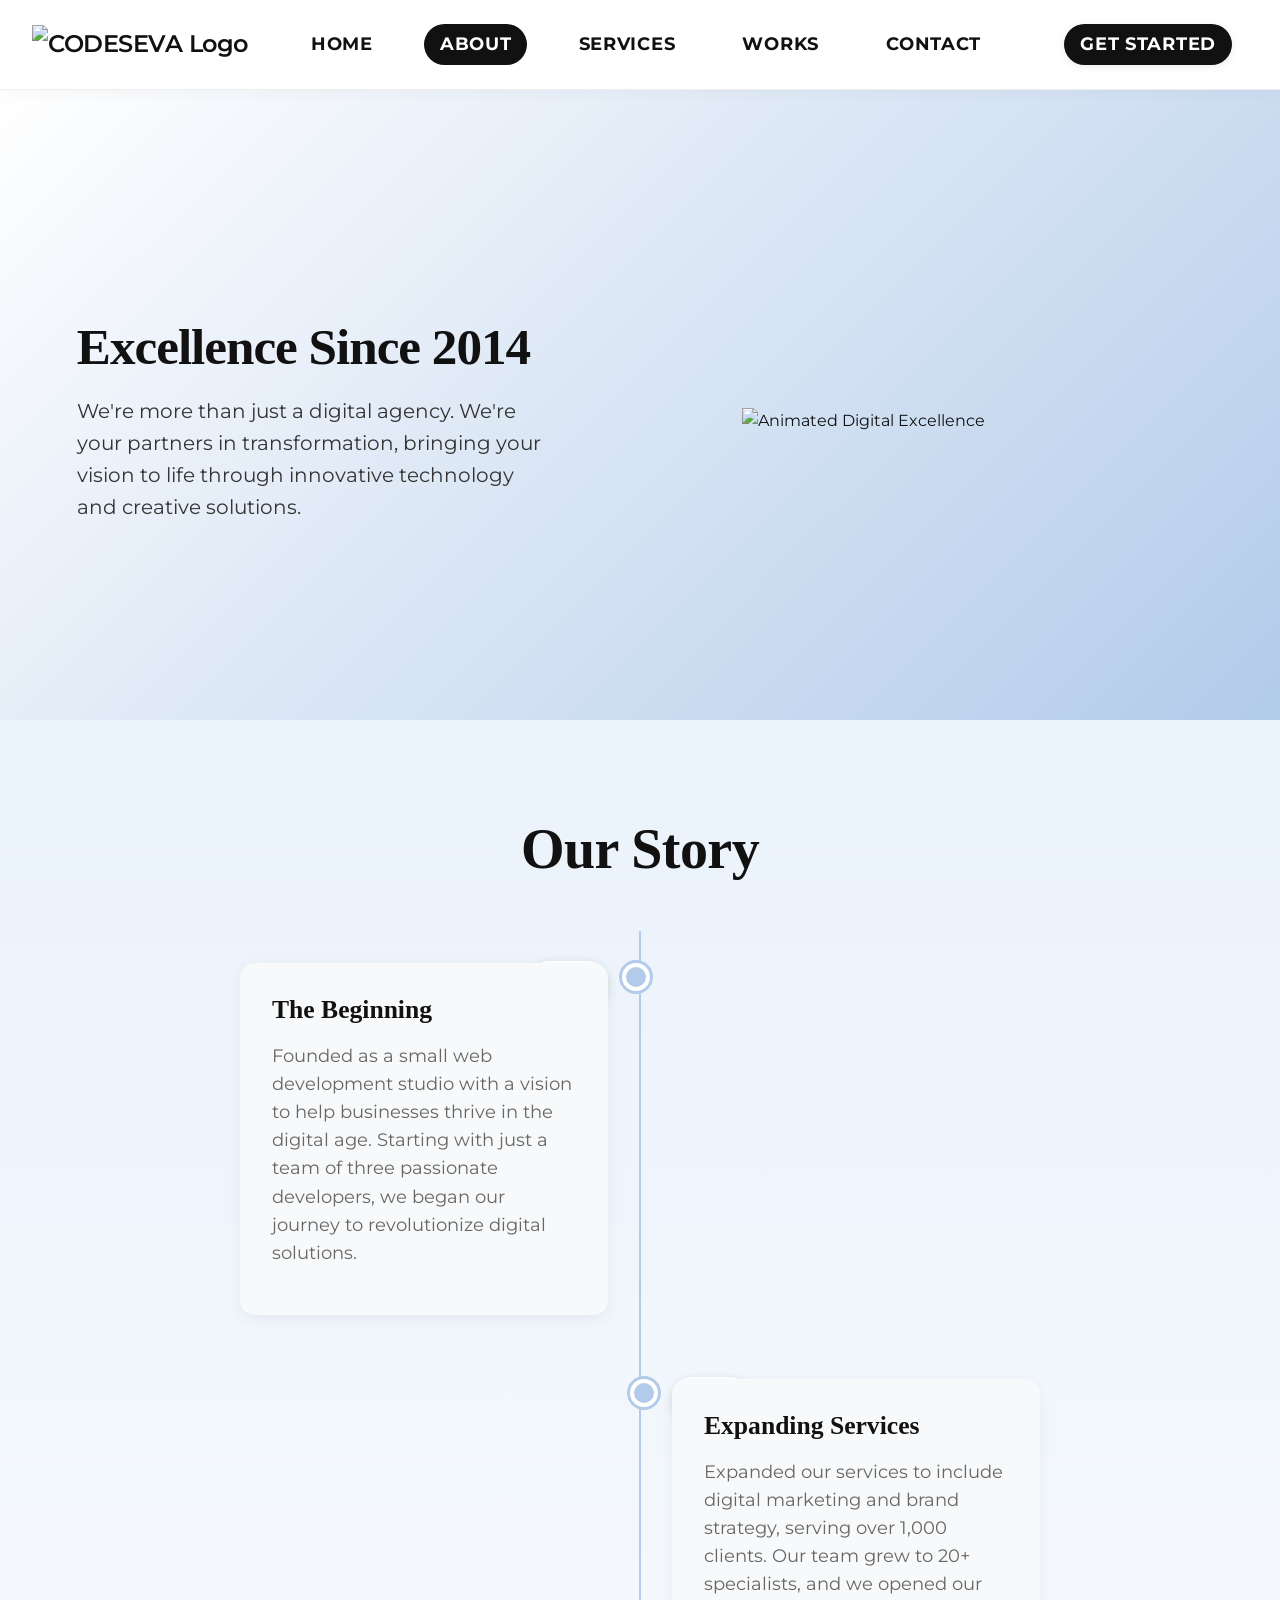
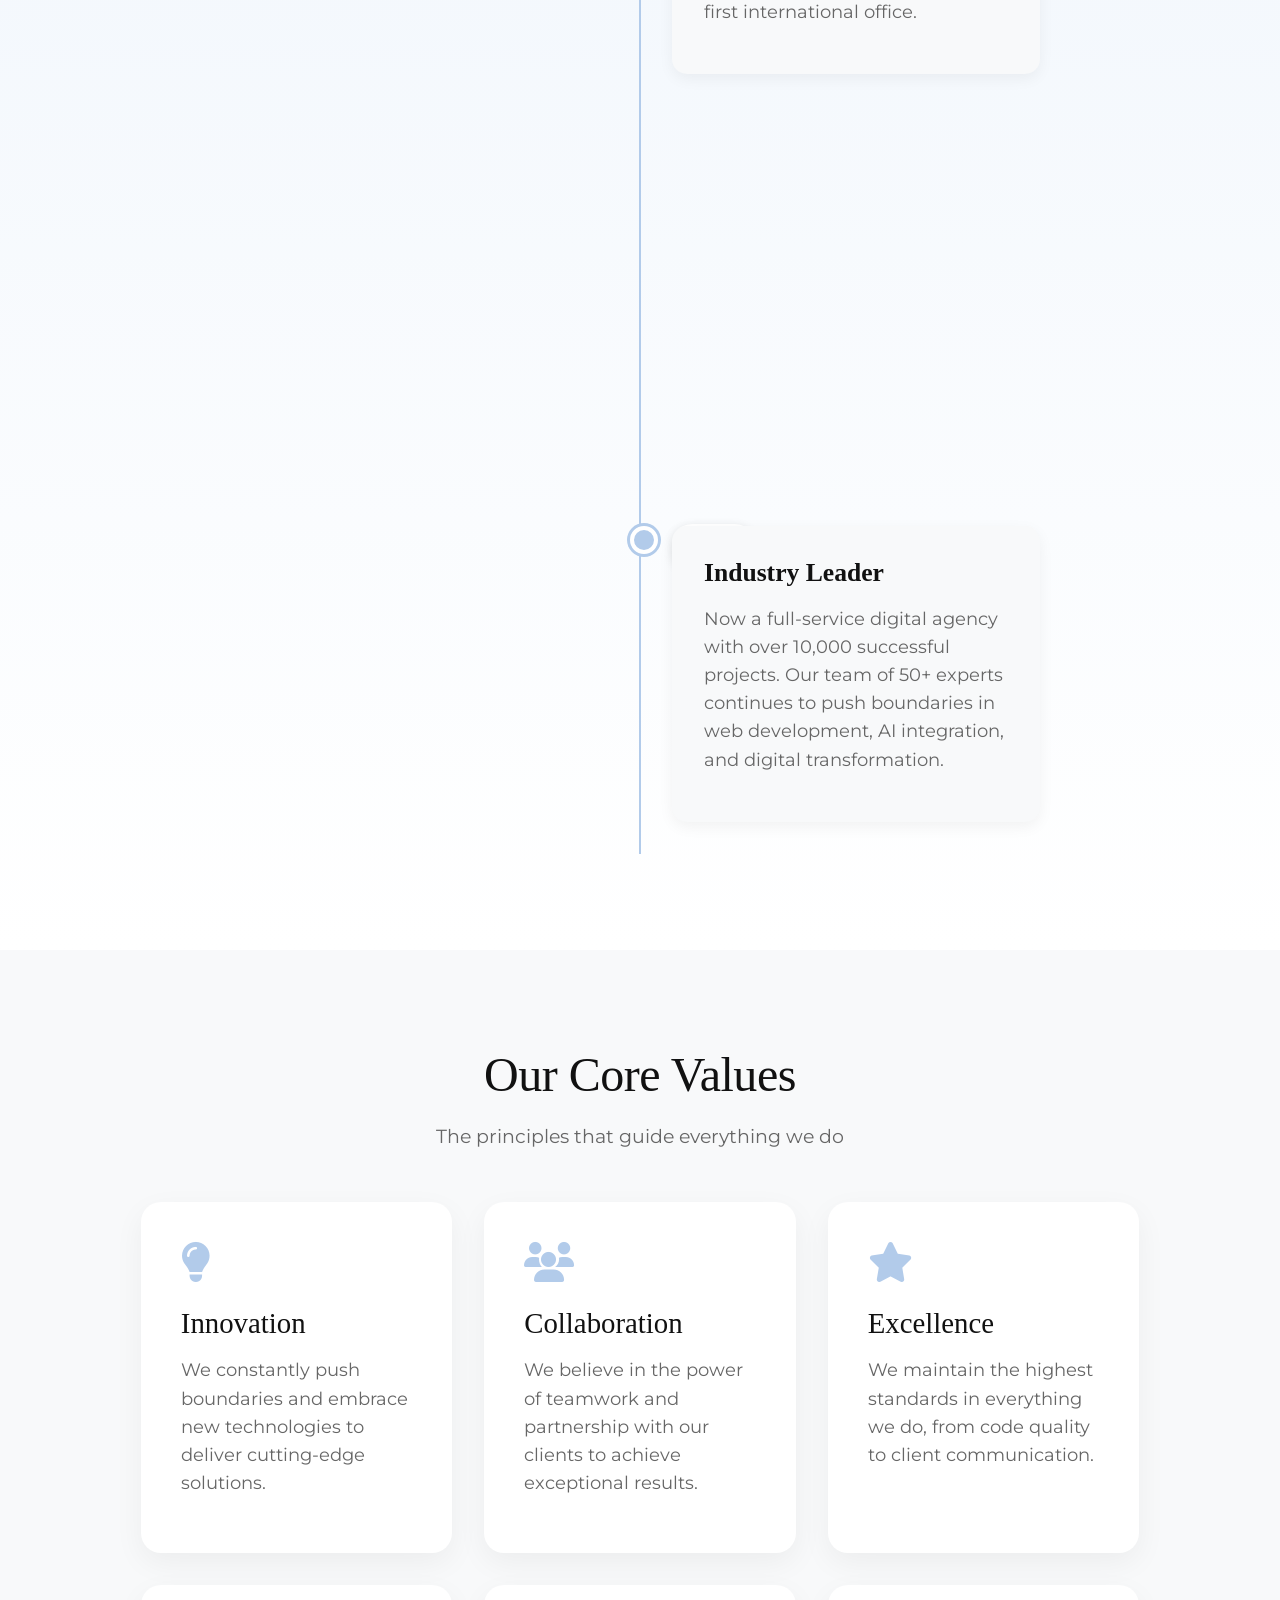
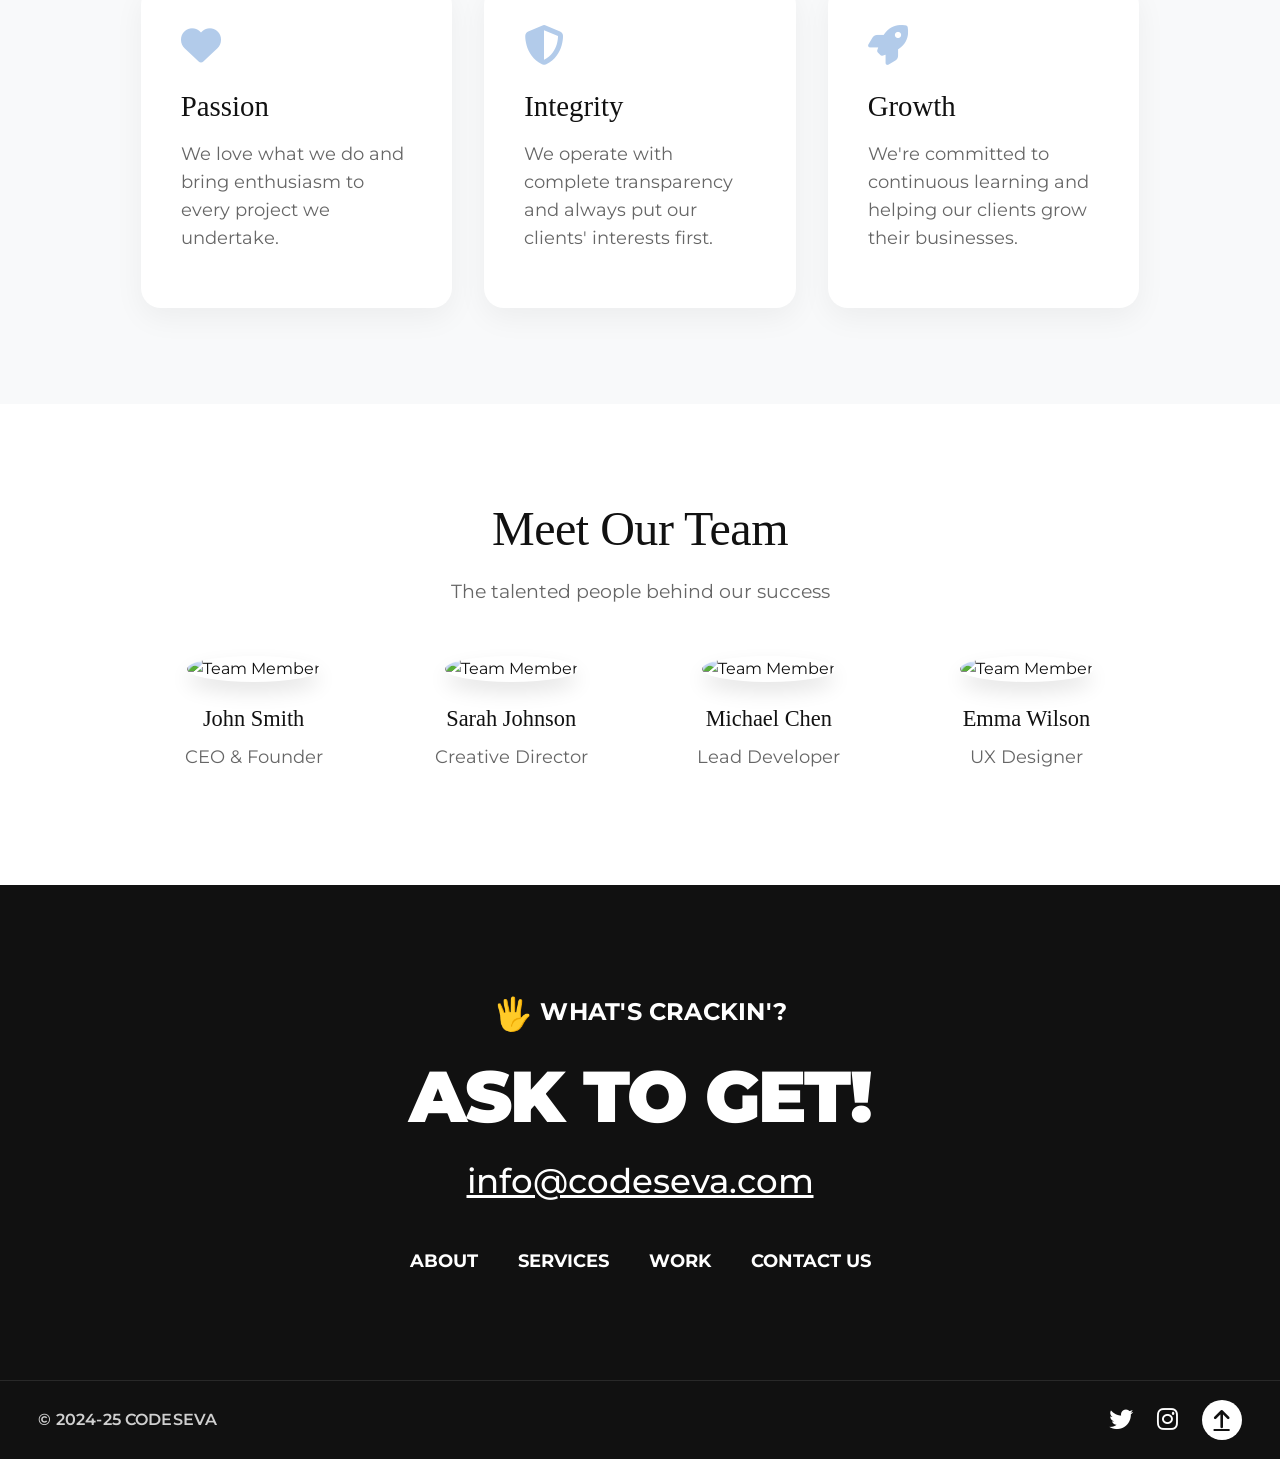
==== about.html @ 19949489 "Initial commit" ====
<!DOCTYPE html>
<html lang="en">
<head>
    <meta charset="UTF-8">
    <meta name="viewport" content="width=device-width, initial-scale=1.0">
    <title>About Us - CODESEVA</title>
    <link rel="stylesheet" href="css/styles.css">
    <link rel="stylesheet" href="https://cdnjs.cloudflare.com/ajax/libs/font-awesome/6.5.1/css/all.min.css">
    <link href="https://fonts.googleapis.com/css2?family=Montserrat:wght@700;900&display=swap" rel="stylesheet">
    <style>
        body { background: #fff; color: #111; font-family: 'Montserrat', Arial, sans-serif; margin: 0; }
        .navbar { display: flex; align-items: center; justify-content: space-between; padding: 1.5rem 3rem 1.5rem 2rem; background: #fff; border-bottom: 1px solid #eee; }
        .navbar .logo img { 
            height: 80px;
            width: auto;
            transition: transform 0.2s ease;
        }
        .navbar .logo img:hover {
            transform: translateY(-2px);
        }
        .nav-links { display: flex; gap: 2.2rem; align-items: center; }
        .nav-links a { text-decoration: none; color: #111; font-weight: 700; font-size: 1.1rem; letter-spacing: 0.04em; text-transform: uppercase; transition: color 0.2s; }
        .nav-links a:hover { color: #3a3a3a; }
        .cta-btn { background: #443f43; color: #fff; border: none; border-radius: 1.2rem; padding: 0.7rem 1.7rem; font-weight: 700; font-size: 1.05rem; margin-left: 2rem; cursor: pointer; transition: background 0.2s; }
        .cta-btn:hover { background: #222; }

        /* About Page Specific Styles */
        .about-hero {
            min-height: 70vh;
            background: linear-gradient(135deg, #fff 0%, #b2cbea 100%);
            position: relative;
            overflow: hidden;
            padding: 6rem 6vw 4rem 6vw;
            display: flex;
            align-items: center;
            justify-content: center;
            gap: 4rem;
        }
        .about-hero-content {
            flex: 1 1 0;
            max-width: 520px;
            position: relative;
            z-index: 2;
            display: flex;
            flex-direction: column;
            justify-content: center;
        }
        .about-hero h1 {
            font-size: 3.2rem;
            font-weight: 900;
            color: #111;
            margin-bottom: 1.2rem;
            line-height: 1.1;
        }
        .about-hero p {
            font-size: 1.25rem;
            color: #333;
            max-width: 480px;
            margin-bottom: 0;
            line-height: 1.6;
        }
        .about-hero-image {
            flex: 1 1 0;
            display: flex;
            align-items: center;
            justify-content: center;
            z-index: 2;
            min-width: 0;
        }
        .about-hero-image img {
            max-width: 380px;
            width: 100%;
            height: auto;
            border-radius: 0;
            box-shadow: none;
            background: none;
        }
        @media (max-width: 992px) {
            .about-hero {
                flex-direction: column;
                padding: 4rem 3vw 2rem 3vw;
                gap: 2.5rem;
            }
            .about-hero-content {
                max-width: 100%;
                align-items: center;
                text-align: center;
            }
            .about-hero-image img {
                max-width: 320px;
            }
        }
        @media (max-width: 600px) {
            .about-hero {
                padding: 2.5rem 1vw 1.5rem 1vw;
                gap: 1.5rem;
            }
            .about-hero h1 {
                font-size: 2rem;
            }
            .about-hero-image img {
                max-width: 220px;
            }
        }

        .about-section {
            padding: 6rem 6vw;
            background: linear-gradient(180deg, #eaf2fb 0%, #fff 100%);
            position: relative;
        }
        .about-section-top-divider {
            position: absolute;
            top: -60px;
            left: 0;
            width: 100%;
            z-index: 2;
            pointer-events: none;
        }

        .about-content {
            max-width: 1000px;
            margin: 0 auto;
        }

        .about-content h2 {
            font-size: 3.5rem;
            font-weight: 900;
            color: #111;
            margin-bottom: 3rem;
            text-align: center;
        }

        .timeline {
            position: relative;
            padding: 2rem 0;
            max-width: 800px;
            margin: 0 auto;
        }

        .timeline::before {
            content: '';
            position: absolute;
            left: 50%;
            top: 0;
            height: 100%;
            width: 2px;
            background: #b2cbea;
            transform: translateX(-50%);
        }

        .timeline-item {
            position: relative;
            margin-bottom: 4rem;
            width: 100%;
            opacity: 0;
            transform: translateY(20px);
        }

        .timeline-item:last-child {
            margin-bottom: 0;
        }

        .timeline-item:nth-child(odd) {
            padding-right: calc(50% + 2rem);
        }

        .timeline-item:nth-child(even) {
            padding-left: calc(50% + 2rem);
        }

        .timeline-item::before {
            content: '';
            position: absolute;
            width: 20px;
            height: 20px;
            border-radius: 50%;
            background: #b2cbea;
            border: 4px solid #fff;
            box-shadow: 0 0 0 3px #b2cbea;
            top: 0;
        }

        .timeline-item:nth-child(odd)::before {
            right: calc(50% - 10px);
        }

        .timeline-item:nth-child(even)::before {
            left: calc(50% - 10px);
        }

        .timeline-year {
            position: absolute;
            top: -2px;
            font-size: 1.2rem;
            font-weight: 900;
            color: #b2cbea;
            background: #fff;
            padding: 0.5rem 1rem;
            border-radius: 20px;
            box-shadow: 0 2px 10px rgba(0,0,0,0.1);
        }

        .timeline-item:nth-child(odd) .timeline-year {
            right: calc(50% + 2rem);
        }

        .timeline-item:nth-child(even) .timeline-year {
            left: calc(50% + 2rem);
        }

        .timeline-content {
            background: #f8f9fa;
            padding: 2rem;
            border-radius: 15px;
            box-shadow: 0 5px 15px rgba(0,0,0,0.05);
            transition: all 0.5s ease;
        }

        .timeline-content.animate {
            opacity: 1;
            transform: translateY(0);
        }

        .timeline-item:nth-child(odd) .timeline-content {
            transform: translateX(-20px);
        }

        .timeline-item:nth-child(even) .timeline-content {
            transform: translateX(20px);
        }

        .timeline-content:hover {
            transform: translateY(-5px) !important;
            box-shadow: 0 10px 25px rgba(0,0,0,0.1);
        }

        .timeline-title {
            font-size: 1.6rem;
            font-weight: 700;
            color: #111;
            margin-bottom: 1rem;
        }

        .timeline-text {
            font-size: 1.1rem;
            color: #666;
            line-height: 1.6;
        }

        @media (max-width: 768px) {
            .timeline::before {
                left: 30px;
            }

            .timeline-item {
                padding-left: 80px !important;
                padding-right: 0 !important;
            }

            .timeline-item::before {
                left: 20px !important;
                right: auto !important;
            }

            .timeline-year {
                left: 80px !important;
                right: auto !important;
            }

            .timeline-content {
                transform: translateX(0) !important;
            }
        }

        /* Add animation classes */
        .timeline-item.animate {
            opacity: 1;
            transform: translateY(0);
        }

        .timeline-item.animate .timeline-content {
            opacity: 1;
            transform: translateX(0);
        }

        .values-section {
            padding: 6rem 6vw;
            background: #f8f9fa;
        }

        .values-grid {
            display: grid;
            grid-template-columns: repeat(3, 1fr);
            gap: 2rem;
            margin-top: 3rem;
        }

        .value-card {
            background: #fff;
            padding: 2.5rem;
            border-radius: 20px;
            box-shadow: 0 10px 30px rgba(0,0,0,0.05);
            transition: transform 0.3s ease;
        }

        .value-card:hover {
            transform: translateY(-10px);
        }

        .value-card i {
            font-size: 2.5rem;
            color: #b2cbea;
            margin-bottom: 1.5rem;
        }

        .value-card h3 {
            font-size: 1.8rem;
            color: #111;
            margin-bottom: 1rem;
        }

        .value-card p {
            font-size: 1.1rem;
            color: #666;
            line-height: 1.6;
        }

        .team-section {
            padding: 6rem 6vw;
            background: #fff;
        }

        .team-grid {
            display: grid;
            grid-template-columns: repeat(4, 1fr);
            gap: 2rem;
            margin-top: 3rem;
        }

        .team-member {
            text-align: center;
            cursor: pointer;
            transition: transform 0.3s ease;
        }

        .team-member:hover {
            transform: translateY(-10px);
        }

        .team-member img {
            width: 200px;
            height: 200px;
            border-radius: 50%;
            margin-bottom: 1.5rem;
            box-shadow: 0 10px 20px rgba(0,0,0,0.1);
        }

        .team-member h3 {
            font-size: 1.4rem;
            color: #111;
            margin-bottom: 0.5rem;
        }

        .team-member p {
            font-size: 1.1rem;
            color: #666;
        }

        .team-modal {
            display: none;
            position: fixed;
            top: 0;
            left: 0;
            width: 100%;
            height: 100%;
            background: rgba(0,0,0,0.8);
            z-index: 1000;
            opacity: 0;
            transition: opacity 0.3s ease;
        }

        .team-modal.active {
            display: flex;
            opacity: 1;
        }

        .team-modal-content {
            position: relative;
            background: #fff;
            width: 90%;
            max-width: 600px;
            margin: auto;
            padding: 2rem;
            border-radius: 20px;
            transform: translateY(-20px);
            transition: transform 0.3s ease;
        }

        .team-modal.active .team-modal-content {
            transform: translateY(0);
        }

        .team-modal-close {
            position: absolute;
            top: 1rem;
            right: 1rem;
            font-size: 1.5rem;
            color: #111;
            cursor: pointer;
            width: 40px;
            height: 40px;
            border-radius: 50%;
            background: #f8f9fa;
            display: flex;
            align-items: center;
            justify-content: center;
            transition: all 0.3s ease;
        }

        .team-modal-close:hover {
            background: #111;
            color: #fff;
        }

        .team-modal-header {
            display: flex;
            align-items: center;
            gap: 2rem;
            margin-bottom: 2rem;
        }

        .team-modal-image {
            width: 150px;
            height: 150px;
            border-radius: 50%;
            object-fit: cover;
        }

        .team-modal-info h2 {
            font-size: 2rem;
            color: #111;
            margin-bottom: 0.5rem;
        }

        .team-modal-info p {
            font-size: 1.2rem;
            color: #666;
        }

        .team-modal-bio {
            font-size: 1.1rem;
            color: #444;
            line-height: 1.6;
            margin-bottom: 2rem;
        }

        .team-modal-details {
            display: grid;
            grid-template-columns: repeat(2, 1fr);
            gap: 1.5rem;
            margin-bottom: 2rem;
        }

        .team-detail-item {
            display: flex;
            flex-direction: column;
            gap: 0.5rem;
        }

        .team-detail-label {
            font-size: 0.9rem;
            font-weight: 600;
            color: #666;
        }

        .team-detail-value {
            font-size: 1.1rem;
            color: #111;
        }

        .team-social-links {
            display: flex;
            gap: 1rem;
            justify-content: center;
        }

        .team-social-links a {
            width: 40px;
            height: 40px;
            border-radius: 50%;
            background: #f8f9fa;
            display: flex;
            align-items: center;
            justify-content: center;
            color: #111;
            font-size: 1.2rem;
            transition: all 0.3s ease;
        }

        .team-social-links a:hover {
            background: #111;
            color: #fff;
            transform: translateY(-3px);
        }

        @media (max-width: 1200px) {
            .values-grid {
                grid-template-columns: repeat(2, 1fr);
            }
            
            .team-grid {
                grid-template-columns: repeat(3, 1fr);
            }
        }

        @media (max-width: 992px) {
            .about-grid {
                grid-template-columns: 1fr;
            }
            
            .about-hero h1 {
                font-size: 3.5rem;
            }
            
            .team-grid {
                grid-template-columns: repeat(2, 1fr);
            }
        }

        @media (max-width: 768px) {
            .values-grid {
                grid-template-columns: 1fr;
            }
            
            .about-hero {
                padding: 6rem 3vw;
            }
            
            .about-hero h1 {
                font-size: 2.8rem;
            }
            
            .about-hero p {
                font-size: 1.2rem;
            }
        }
    </style>
</head>
<body>
    <!-- Navigation -->
    <nav class="navbar">
        <a href="index.html" class="logo"><img src="images/logo.png" alt="CODESEVA Logo"></a>
        <div class="nav-links">
            <a href="index.html">Home</a>
            <a href="about.html" class="active">About</a>
            <a href="services.html">Services</a>
            <a href="work.html">Works</a>
            <a href="contact.html">Contact</a>
            <a href="contact.html" class="cta-btn">Get Started</a>
        </div>
    </nav>

    <!-- Hero Section -->
    <section class="about-hero">
        <div class="about-hero-content">
            <h1>Excellence Since 2014</h1>
            <p>We're more than just a digital agency. We're your partners in transformation, bringing your vision to life through innovative technology and creative solutions.</p>
        </div>
        <div class="about-hero-image">
            <img src="images/aboutmm.png" alt="Animated Digital Excellence" class="animated-image">
        </div>
    </section>

    <!-- Wavy SVG Divider -->
    <div class="about-section-top-divider">
        <svg viewBox="0 0 1440 60" fill="none" xmlns="http://www.w3.org/2000/svg" width="100%" height="60">
            <path d="M0 30 Q 360 60 720 30 T 1440 30 V60 H0Z" fill="#eaf2fb" opacity="0.85"/>
        </svg>
    </div>

    <!-- Main About Section -->
    <section class="about-section">
        <div class="about-content">
            <h2>Our Story</h2>
            <div class="timeline">
                <div class="timeline-item">
                    <div class="timeline-year">2014</div>
                    <div class="timeline-content">
                        <h3 class="timeline-title">The Beginning</h3>
                        <p class="timeline-text">Founded as a small web development studio with a vision to help businesses thrive in the digital age. Starting with just a team of three passionate developers, we began our journey to revolutionize digital solutions.</p>
                    </div>
                </div>
                <div class="timeline-item">
                    <div class="timeline-year">2016</div>
                    <div class="timeline-content">
                        <h3 class="timeline-title">Expanding Services</h3>
                        <p class="timeline-text">Expanded our services to include digital marketing and brand strategy, serving over 1,000 clients. Our team grew to 20+ specialists, and we opened our first international office.</p>
                    </div>
                </div>
                <div class="timeline-item">
                    <div class="timeline-year">2019</div>
                    <div class="timeline-content">
                        <h3 class="timeline-title">Global Reach</h3>
                        <p class="timeline-text">Established international presence with clients from over 20 countries. Launched our innovative cloud solutions division and achieved ISO certification for quality management.</p>
                    </div>
                </div>
                <div class="timeline-item">
                    <div class="timeline-year">2024</div>
                    <div class="timeline-content">
                        <h3 class="timeline-title">Industry Leader</h3>
                        <p class="timeline-text">Now a full-service digital agency with over 10,000 successful projects. Our team of 50+ experts continues to push boundaries in web development, AI integration, and digital transformation.</p>
                    </div>
                </div>
            </div>
        </div>
    </section>

    <!-- Values Section -->
    <section class="values-section">
        <div class="container">
            <h2 style="text-align: center; font-size: 3rem; margin-bottom: 1rem;">Our Core Values</h2>
            <p style="text-align: center; font-size: 1.2rem; color: #666; margin-bottom: 3rem;">The principles that guide everything we do</p>
            
            <div class="values-grid">
                <div class="value-card">
                    <i class="fas fa-lightbulb"></i>
                    <h3>Innovation</h3>
                    <p>We constantly push boundaries and embrace new technologies to deliver cutting-edge solutions.</p>
                </div>
                <div class="value-card">
                    <i class="fas fa-users"></i>
                    <h3>Collaboration</h3>
                    <p>We believe in the power of teamwork and partnership with our clients to achieve exceptional results.</p>
                </div>
                <div class="value-card">
                    <i class="fas fa-star"></i>
                    <h3>Excellence</h3>
                    <p>We maintain the highest standards in everything we do, from code quality to client communication.</p>
                </div>
                <div class="value-card">
                    <i class="fas fa-heart"></i>
                    <h3>Passion</h3>
                    <p>We love what we do and bring enthusiasm to every project we undertake.</p>
                </div>
                <div class="value-card">
                    <i class="fas fa-shield-alt"></i>
                    <h3>Integrity</h3>
                    <p>We operate with complete transparency and always put our clients' interests first.</p>
                </div>
                <div class="value-card">
                    <i class="fas fa-rocket"></i>
                    <h3>Growth</h3>
                    <p>We're committed to continuous learning and helping our clients grow their businesses.</p>
                </div>
            </div>
        </div>
    </section>

    <!-- Team Section -->
    <section class="team-section">
        <div class="container">
            <h2 style="text-align: center; font-size: 3rem; margin-bottom: 1rem;">Meet Our Team</h2>
            <p style="text-align: center; font-size: 1.2rem; color: #666; margin-bottom: 3rem;">The talented people behind our success</p>
            
            <div class="team-grid">
                <div class="team-member">
                    <img src="images/team 1.webp" alt="Team Member">
                    <h3>John Smith</h3>
                    <p>CEO & Founder</p>
                </div>
                <div class="team-member">
                    <img src="images/prasad.png" alt="Team Member">
                    <h3>Sarah Johnson</h3>
                    <p>Creative Director</p>
                </div>
                <div class="team-member">
                    <img src="images/swastik.png" alt="Team Member">
                    <h3>Michael Chen</h3>
                    <p>Lead Developer</p>
                </div>
                <div class="team-member">
                    <img src="images/robert.png" alt="Team Member">
                    <h3>Emma Wilson</h3>
                    <p>UX Designer</p>
                </div>
            </div>
        </div>
    </section>

    <!-- Team Member Modal -->
    <div class="team-modal" id="teamModal">
        <div class="team-modal-content">
            <div class="team-modal-close"><i class="fas fa-times"></i></div>
            <div class="team-modal-header">
                <img class="team-modal-image" src="images/team 1.webp" alt="Team Member">
                <div class="team-modal-info">
                    <h2></h2>
                    <p></p>
                </div>
            </div>
            <div class="team-modal-bio"></div>
            <div class="team-modal-details">
                <div class="team-detail-item">
                    <span class="team-detail-label">Experience</span>
                    <span class="team-detail-value"></span>
                </div>
                <div class="team-detail-item">
                    <span class="team-detail-label">Expertise</span>
                    <span class="team-detail-value"></span>
                </div>
                <div class="team-detail-item">
                    <span class="team-detail-label">Education</span>
                    <span class="team-detail-value"></span>
                </div>
                <div class="team-detail-item">
                    <span class="team-detail-label">Languages</span>
                    <span class="team-detail-value"></span>
                </div>
            </div>
            <div class="team-social-links">
                <a href="#" target="_blank"><i class="fab fa-linkedin"></i></a>
                <a href="#" target="_blank"><i class="fab fa-twitter"></i></a>
                <a href="#" target="_blank"><i class="fab fa-github"></i></a>
            </div>
        </div>
    </div>

    <!-- Footer -->
    <footer class="footer" style="background:#111; color:#fff; padding: 0; text-align:center; position:relative; min-height: 60vh; display: flex; flex-direction: column; justify-content: center; align-items: center;">
        <div class="footer-main" style="width:100vw;display:flex;flex-direction:column;align-items:center;justify-content:center;min-height:55vh;">
            <div style="font-size:1.5rem;font-weight:700;letter-spacing:0.01em;margin-bottom:1.2rem;">
                <span style="font-size:2rem;vertical-align:middle;">🖐️</span> WHAT'S CRACKIN'?
            </div>
            <div style="font-size:4.5rem;font-weight:900;letter-spacing:-0.03em;margin-bottom:1.2rem;line-height:1.05;">ASK TO GET!</div>
            <div style="font-size:2.1rem;font-weight:500;margin-bottom:2.5rem;">
                <a href="mailto:info@codeseva.com" style="color:#fff;text-decoration:underline;">info@codeseva.com</a>
            </div>
            <div style="display:flex;justify-content:center;gap:2.5rem;font-size:1.1rem;font-weight:700;margin-bottom:0;">
                <a href="index.html" style="color:#fff;text-decoration:none;">ABOUT</a>
                <a href="index.html#services" style="color:#fff;text-decoration:none;">SERVICES</a>
                <a href="work.html" style="color:#fff;text-decoration:none;">WORK</a>
                <a href="index.html#contact" style="color:#fff;text-decoration:none;">CONTACT US</a>
            </div>
        </div>
        <div class="footer-bottom" style="width:100vw;display:flex;align-items:center;justify-content:space-between;padding:1.2rem 3vw 1.2rem 3vw;position:relative;">
            <div style="font-size:1rem;font-weight:600;letter-spacing:0.01em;opacity:0.8;">© 2024-25 CODESEVA</div>
            <div style="display:flex;align-items:center;gap:1.5rem;">
                <a href="#" style="color:#fff;font-size:1.5rem;"><i class="fab fa-twitter"></i></a>
                <a href="#" style="color:#fff;font-size:1.5rem;"><i class="fab fa-instagram"></i></a>
                <a href="#top" style="color:#111;background:#fff;border-radius:50%;width:40px;height:40px;display:inline-flex;align-items:center;justify-content:center;font-size:1.3rem;"><i class="fas fa-arrow-up"></i></a>
            </div>
        </div>
    </footer>

    <script src="js/main.js"></script>
    <script src="https://unpkg.com/aos@next/dist/aos.js"></script>
    <script>
        // Initialize AOS animations
        AOS.init({
            duration: 800,
            easing: 'ease-in-out',
            once: false
        });

        // Timeline scroll animation
        function isElementInViewport(el) {
            const rect = el.getBoundingClientRect();
            return (
                rect.top >= 0 &&
                rect.left >= 0 &&
                rect.bottom <= (window.innerHeight || document.documentElement.clientHeight) &&
                rect.right <= (window.innerWidth || document.documentElement.clientWidth)
            );
        }

        function animateTimeline() {
            const timelineItems = document.querySelectorAll('.timeline-item');
            
            timelineItems.forEach(item => {
                if (isElementInViewport(item)) {
                    item.classList.add('animate');
                }
            });
        }

        // Initial check for visible timeline items
        animateTimeline();

        // Listen for scroll events
        window.addEventListener('scroll', animateTimeline);

        // Smooth scroll for anchor links
        document.querySelectorAll('a[href^="#"]').forEach(anchor => {
            anchor.addEventListener('click', function (e) {
                const href = this.getAttribute('href');
                if (href.length > 1 && document.querySelector(href)) {
                    e.preventDefault();
                    document.querySelector(href).scrollIntoView({ behavior: 'smooth' });
                }
            });
        });

        // Team Member Modal functionality
        const teamMembers = document.querySelectorAll('.team-member');
        const teamModal = document.getElementById('teamModal');
        const teamModalClose = teamModal.querySelector('.team-modal-close');

        const teamData = {
            'member1': {
                name: 'John Smith',
                position: 'CEO & Founder',
                image: 'images/team 1.webp',
                bio: 'John is a visionary leader with over 15 years of experience in the tech industry. He founded CODESEVA with the goal of helping businesses transform their digital presence and achieve sustainable growth.',
                experience: '15+ years',
                expertise: 'Business Strategy, Technology Innovation',
                education: 'MBA, Stanford University',
                languages: 'English, Spanish',
                linkedin: '#',
                twitter: '#',
                github: '#'
            },
            'member2': {
                name: 'Sarah Johnson',
                position: 'Creative Director',
                image: 'images/prasad.png',
                bio: 'Sarah brings over a decade of experience in design and branding. Her creative vision has helped shape the visual identity of numerous successful brands.',
                experience: '12+ years',
                expertise: 'UI/UX Design, Brand Strategy',
                education: 'BFA in Design, RISD',
                languages: 'English, French',
                linkedin: '#',
                twitter: '#',
                github: '#'
            },
            'member3': {
                name: 'Michael Chen',
                position: 'Lead Developer',
                image: 'images/swastik.png',
                bio: 'Michael is a full-stack developer with expertise in modern web technologies. He leads our development team in creating robust and scalable solutions.',
                experience: '8+ years',
                expertise: 'Full-stack Development, Cloud Architecture',
                education: 'MS in Computer Science, MIT',
                languages: 'English, Mandarin',
                linkedin: '#',
                twitter: '#',
                github: '#'
            },
            'member4': {
                name: 'Emma Wilson',
                position: 'UX Designer',
                image: 'images/robert.png',
                bio: 'Emma specializes in creating intuitive and user-centered digital experiences. Her work focuses on making complex systems simple and enjoyable to use.',
                experience: '6+ years',
                expertise: 'UX Research, Interaction Design',
                education: 'BS in HCI, Carnegie Mellon',
                languages: 'English, German',
                linkedin: '#',
                twitter: '#',
                github: '#'
            }
        };

        teamMembers.forEach((member, index) => {
            member.addEventListener('click', () => {
                const memberId = `member${index + 1}`;
                const memberData = teamData[memberId];
                
                if (memberData) {
                    teamModal.querySelector('.team-modal-image').src = memberData.image;
                    teamModal.querySelector('.team-modal-info h2').textContent = memberData.name;
                    teamModal.querySelector('.team-modal-info p').textContent = memberData.position;
                    teamModal.querySelector('.team-modal-bio').textContent = memberData.bio;
                    teamModal.querySelectorAll('.team-detail-value')[0].textContent = memberData.experience;
                    teamModal.querySelectorAll('.team-detail-value')[1].textContent = memberData.expertise;
                    teamModal.querySelectorAll('.team-detail-value')[2].textContent = memberData.education;
                    teamModal.querySelectorAll('.team-detail-value')[3].textContent = memberData.languages;
                    
                    const socialLinks = teamModal.querySelectorAll('.team-social-links a');
                    socialLinks[0].href = memberData.linkedin;
                    socialLinks[1].href = memberData.twitter;
                    socialLinks[2].href = memberData.github;
                    
                    teamModal.classList.add('active');
                    document.body.style.overflow = 'hidden';
                }
            });
        });

        teamModalClose.addEventListener('click', () => {
            teamModal.classList.remove('active');
            document.body.style.overflow = '';
        });

        teamModal.addEventListener('click', (e) => {
            if (e.target === teamModal) {
                teamModal.classList.remove('active');
                document.body.style.overflow = '';
            }
        });
    </script>
</body>
</html>
---- css/styles.css ----
/* Reset and Base Styles */
* {
    margin: 0;
    padding: 0;
    box-sizing: border-box;
}

@import url('https://fonts.googleapis.com/css2?family=Montserrat:wght@400;600;700&display=swap');

:root {
    --primary-color: #111;
    --secondary-color: #111;
    --text-color: #111;
    --light-text: #fff;
    --background-color: #fff;
    --card-bg: #fff;
    --card-radius: 1.5rem;
    --shadow: 0 8px 32px rgba(0,0,0,0.04);
    --font-main: 'Montserrat', 'Inter', sans-serif;
    --font-display: 'Playfair Display', serif;
    --font-sans: 'Inter', sans-serif;
    --border-radius: 0px;
    --box-shadow: 0 2px 20px rgba(0, 0, 0, 0.05);
}

body {
    font-family: var(--font-main);
    line-height: 1.6;
    color: var(--text-color);
    background-color: var(--background-color);
    overflow-x: hidden;
}

.container {
    max-width: 1440px;
    margin: 0 auto;
    padding: 0 4rem;
}

/* Typography */
h1, h2, h3, h4, h5, h6 {
    font-family: var(--font-display);
    line-height: 1.2;
    font-weight: 500;
    color: var(--text-color);
}

h1 {
    font-size: 6rem;
    letter-spacing: -0.02em;
    margin-bottom: 2rem;
}

h2 {
    font-size: 3.5rem;
    letter-spacing: -0.01em;
    margin-bottom: 1.5rem;
}

h3 {
    font-size: 2rem;
    margin-bottom: 1rem;
}

p {
    margin-bottom: 1rem;
    font-size: 1.1rem;
    line-height: 1.8;
    color: var(--text-color);
}

/* Navigation */
.navbar {
    background: #fff;
    box-shadow: 0 2px 16px rgba(0,0,0,0.04);
    position: sticky;
    top: 0;
    z-index: 1000;
    padding: 0.75rem 2rem;
}

.navbar .container {
    display: flex;
    justify-content: space-between;
    align-items: center;
}

.logo {
    color: var(--primary-color);
    text-decoration: none;
    font-size: 1.5rem;
    font-weight: 600;
    letter-spacing: -0.02em;
}

.logo img {
    height: 40px;
    width: auto;
    margin-right: 12px;
}

.nav-links {
    display: flex;
    list-style: none;
    gap: 2rem;
}

.nav-links a {
    font-size: 1rem;
    font-weight: 600;
    color: #111;
    padding: 0.4rem 1rem;
    border-radius: 1.5rem;
    transition: background 0.3s ease, color 0.3s ease, transform 0.2s ease;
    position: relative;
    overflow: hidden;
}

.nav-links a::before {
    content: '';
    position: absolute;
    top: 0;
    left: 0;
    width: 100%;
    height: 100%;
    background: #111; /* Black hover background */
    border-radius: 1.5rem;
    z-index: -1;
    transform: scaleX(0);
    transform-origin: left;
    transition: transform 0.3s ease-out;
}

.nav-links a:hover::before {
    transform: scaleX(1);
}

.nav-links a:hover {
    background: #111;
    color: #fff !important;
}

.nav-links a.active {
    background: #111;
    color: #fff !important;
}

/* Hero Section */
.hero {
    background: #fff;
    color: #111;
    min-height: 90vh;
    display: flex;
    align-items: center;
    justify-content: flex-start;
    position: relative;
    overflow: hidden;
}

.hero-content {
    position: relative;
    z-index: 1;
    text-align: left;
    max-width: 700px;
    margin-left: 0;
}

.hero-content h1 {
    font-size: 4rem;
    font-weight: 900;
    text-transform: uppercase;
    letter-spacing: -0.03em;
    color: #111;
    margin-bottom: 1.2rem;
    line-height: 1.05;
}

.hero-content p {
    font-size: 1.3rem;
    color: #222;
    margin-bottom: 2.2rem;
}

.cta-btn {
    background: #111 !important; /* Strong dark background for contrast */
    color: #fff !important;      /* White text for visibility */
    border: none;
    border-radius: 2rem;
    padding: 0.7rem 1.7rem;
    font-weight: 700;
    font-size: 1.05rem;
    margin-left: 2rem;
    cursor: pointer;
    transition: background 0.2s, color 0.2s;
    box-shadow: 0 2px 8px rgba(0,0,0,0.08);
}
.cta-btn:hover {
    background: #3a3a3a !important; /* Slightly lighter for hover */
    color: #fff !important;
}

/* Services Section */
.services {
    background: #fff;
    padding: 6rem 0 4rem 0;
}

.section-title h2 {
    font-size: 2.5rem;
    font-weight: 700;
    color: var(--primary-color);
    margin-bottom: 2.5rem;
}

.services-grid {
    display: grid;
    grid-template-columns: repeat(auto-fit, minmax(260px, 1fr));
    gap: 2.5rem;
}

/* Media Queries */
@media (max-width: 1200px) {
    .container {
        padding: 0 2rem;
    }
    h1 {
        font-size: 4.5rem;
    }
}

@media (max-width: 768px) {
    .container {
        padding: 0 1.5rem;
    }
    h1 {
        font-size: 3.5rem;
    }
    .nav-links {
        display: none;
    }
}

@media (max-width: 480px) {
    h1 {
        font-size: 2.5rem;
    }
    h2 {
        font-size: 2rem;
    }
    p {
        font-size: 1rem;
    }
    .section-title h2 {
        font-size: 2rem;
    }
}

/* Enhanced Navigation */
.navbar {
    background: #fff;
    box-shadow: 0 2px 16px rgba(0,0,0,0.04);
    backdrop-filter: blur(10px);
    position: sticky;
    top: 0;
    z-index: 1000;
    transition: background 0.3s, box-shadow 0.3s;
    padding: 0.75rem 2rem;
}

.navbar.scrolled {
    background: rgba(255, 255, 255, 0.95);
    box-shadow: 0 5px 20px rgba(0, 0, 0, 0.08);
    backdrop-filter: blur(10px);
}

.navbar.scroll-up {
    transform: translateY(0);
}

.navbar.scroll-down {
    transform: translateY(-100%);
}

.navbar .container {
    display: flex;
    justify-content: space-between;
    align-items: center;
}

.logo {
    color: var(--primary-color);
    text-decoration: none;
    font-size: 1.5rem;
    font-weight: 600;
    letter-spacing: -0.02em;
    transition: transform 0.3s ease;
}

.logo:hover {
    transform: translateY(-2px);
}

.logo img {
    height: 40px;
    width: auto;
    margin-right: 12px;
    transition: transform 0.2s;
}

.logo img:hover {
    transform: scale(1.05);
}

.nav-links {
    display: flex;
    list-style: none;
    gap: 2rem;
}

.nav-links a {
    font-size: 1rem;
    font-weight: 600;
    color: #111;
    padding: 0.4rem 1rem;
    border-radius: 1.5rem;
    transition: background 0.2s, color 0.2s;
}

.nav-links a:hover {
    background: #111;
    color: #fff;
}

.nav-links a.active {
    background: #111;
    color: #fff; /* Ensure active link is white */
}

/* Hero Section with enhanced visibility */
.hero {
    background: #fff;
    color: #111;
    min-height: 90vh;
    display: flex;
    align-items: center;
    justify-content: flex-start;
    position: relative;
    overflow: hidden;
}

.hero::before {
    content: '';
    position: absolute;
    top: -100px; left: -100px;
    width: 400px; height: 400px;
    background: rgba(255,255,255,0.08);
    border-radius: 50%;
    z-index: 0;
}

.hero-content {
    position: relative;
    z-index: 1;
    text-align: left;
    max-width: 700px;
    margin-left: 0;
}

.hero-content h1 {
    font-size: 4rem;
    font-weight: 900;
    text-transform: uppercase;
    letter-spacing: -0.03em;
    color: #111;
    margin-bottom: 1.2rem;
    line-height: 1.05;
}

.hero-content p {
    font-size: 1.3rem;
    color: #222;
    margin-bottom: 2.2rem;
}

.cta-btn, .load-more-btn, .submit-btn, .newsletter-form button {
    background: #111;
    color: #fff;
    border-radius: 2rem;
    font-weight: 700;
    border: none;
    transition: background 0.2s, color 0.2s;
}

.cta-btn:hover, .load-more-btn:hover, .submit-btn:hover, .newsletter-form button:hover {
    background: #333;
    color: #fff;
}

/* Services Section with animations */
.services {
    background: #fff;
    padding: 6rem 0 4rem 0;
}

.section-title h2 {
    font-size: 2.5rem;
    font-weight: 700;
    color: var(--primary-color);
    margin-bottom: 2.5rem;
}

.services-grid {
    display: grid;
    grid-template-columns: repeat(auto-fit, minmax(260px, 1fr));
    gap: 2.5rem;
}

.service-card {
    background: #fff;
    color: #111;
    border-radius: var(--card-radius);
    box-shadow: var(--shadow);
    padding: 2.5rem 2rem;
    text-align: center;
    transition: transform 0.2s, box-shadow 0.2s;
    position: relative;
}

.service-card:hover {
    transform: translateY(-8px) scale(1.03);
    box-shadow: 0 8px 32px rgba(44,62,80,0.16);
}

.service-card i {
    font-size: 2.5rem;
    color: #111;
    margin-bottom: 1.2rem;
}

.service-card h3 {
    font-size: 1.3rem;
    font-weight: 700;
    margin-bottom: 0.7rem;
}

.service-card p {
    color: #555;
    font-size: 1.05rem;
}

/* Projects Section with animations */
.featured-projects, .projects-section {
    background: #f8f9fa;
    padding: 5rem 0 4rem 0;
}

.projects-grid {
    display: grid;
    grid-template-columns: repeat(auto-fit, minmax(320px, 1fr));
    gap: 2.5rem;
}

.project-card {
    position: relative;
    width: 380px;
    min-width: 380px;
    height: 520px;
    min-height: 520px;
    max-width: 380px;
    max-height: 520px;
    background: linear-gradient(145deg, #fdfcf6 0%, #b2cbea 100%);
    padding: 0;
    border-radius: 18px;
    box-shadow: 0 8px 32px rgba(0,0,0,0.06);
    border: none;
    display: flex;
    flex-direction: column;
    align-items: flex-start;
    text-align: left;
    gap: 0;
    font-family: 'Montserrat', Arial, Helvetica, sans-serif;
    transition: transform 0.5s cubic-bezier(.22,1,.36,1), box-shadow 0.3s;
    cursor: pointer;
    overflow: hidden;
    flex-shrink: 0;
}

.project-card:hover {
    transform: scale(1.06) translateY(-10px) rotateY(1deg);
    box-shadow: 0 16px 48px rgba(50,80,140,0.13);
    z-index: 10;
}

.project-card .project-image {
    width: 100%;
    height: 240px;
    background: rgba(178, 203, 234, 0.12);
    border-top-left-radius: 18px;
    border-top-right-radius: 18px;
    margin-bottom: 0;
    display: flex;
    align-items: center;
    justify-content: center;
    overflow: hidden;
    position: relative;
}

.project-card .project-image img {
    width: 100%;
    height: 100%;
    object-fit: cover;
    border-radius: 0;
    transition: transform 0.5s ease;
    display: block; /* Ensure image is displayed as block */
}

.project-card:hover .project-image img {
    transform: scale(1.1);
}

.project-card .project-content {
    padding: 1.5rem 2rem;
    display: flex;
    flex-direction: column;
    flex-grow: 1;
    width: 100%;
    box-sizing: border-box;
}

.project-card .project-header-meta {
    display: flex;
    justify-content: space-between;
    align-items: center;
    margin-bottom: 1rem;
}

.project-card .project-badge {
    background: #333;
    color: #fff;
    padding: 0.5rem 1rem;
    border-radius: 20px;
    font-size: 0.9rem;
    font-weight: 600;
}

.project-card .project-year {
    font-size: 1rem;
    color: #777;
    font-weight: 500;
}

.project-card h3 {
    font-size: 1.4rem;
    color: #111;
    font-weight: bold;
    margin: 0 0 0.8rem 0;
    letter-spacing: 0.01em;
    font-family: 'Montserrat', Arial, Helvetica, sans-serif;
    line-height: 1.3;
}

.project-card .project-description {
    font-size: 1rem;
    color: #444;
    font-weight: 500;
    margin: 0 0 1.2rem 0;
    line-height: 1.6;
    font-family: 'Montserrat', Arial, Helvetica, sans-serif;
}

.project-card .project-tech-excellence {
    font-size: 0.9rem;
    color: #e74c3c;
    font-weight: 600;
    margin-bottom: 0.8rem;
}

.project-card .tech-tags {
    display: flex;
    flex-wrap: wrap;
    gap: 0.6rem;
    margin-bottom: 1.5rem;
}

.project-card .tech-tag {
    background: #eee;
    color: #555;
    padding: 0.4rem 0.9rem;
    border-radius: 12px;
    font-size: 0.9rem;
    font-weight: 500;
}

.project-card .project-type-section {
    margin-top: auto;
    padding-top: 1.2rem;
    border-top: 1px solid #eee;
    width: 100%;
    box-sizing: border-box;
}

.project-card .project-type-label {
    background: rgba(178, 203, 234, 0.2);
    color: #111;
    padding: 0.6rem 1.2rem;
    border-radius: 8px;
    font-size: 1rem;
    font-weight: bold;
    display: inline-block;
}

@media (max-width: 768px) {
    .project-card {
        width: 320px;
        min-width: 320px;
        max-width: 320px;
        height: 480px;
        min-height: 480px;
        max-height: 480px;
    }
    
    .project-card .project-image {
        height: 200px;
    }
    
    .project-card .project-content {
        padding: 1.2rem 1.5rem;
    }
    
    .project-card h3 {
        font-size: 1.2rem;
    }
    
    .project-card .project-description {
        font-size: 0.9rem;
    }
}

@media (max-width: 480px) {
    .project-card {
        width: 280px;
        min-width: 280px;
        max-width: 280px;
        height: 440px;
        min-height: 440px;
        max-height: 440px;
    }
    
    .project-card .project-image {
        height: 180px;
    }
    
    .project-card .project-content {
        padding: 1rem 1.2rem;
    }
    
    .project-card h3 {
        font-size: 1.1rem;
    }
    
    .project-card .project-description {
        font-size: 0.85rem;
    }
    
    .project-card .tech-tag {
        font-size: 0.8rem;
        padding: 0.3rem 0.7rem;
    }
}

.load-more-container {
    text-align: center;
    margin: 2rem 0 4rem;
}

.load-more-btn {
    background: var(--primary-color);
    color: white;
    border: none;
    padding: 0.875rem 2rem;
    border-radius: 30px;
    font-size: 1rem;
    font-weight: 500;
    cursor: pointer;
    display: inline-flex;
    align-items: center;
    gap: 0.5rem;
    transition: all 0.3s ease;
}

.load-more-btn:hover {
    background: var(--secondary-color);
    transform: translateY(-3px);
    box-shadow: 0 5px 15px rgba(0, 0, 0, 0.1);
}

/* Project Filters */
.filter-wrapper {
    background: white;
    border-radius: 12px;
    padding: 1.5rem;
    margin-bottom: 3rem;
    box-shadow: 0 4px 12px rgba(0, 0, 0, 0.08);
    display: flex;
    justify-content: space-between;
    align-items: center;
    flex-wrap: wrap;
    gap: 1.5rem;
    margin-top: -2.5rem;
    position: relative;
    z-index: 10;
}

.filter-buttons {
    display: flex;
    gap: 0.75rem;
    flex-wrap: wrap;
}

.filter-btn {
    background: none;
    border: 2px solid #eee;
    padding: 0.6rem 1.25rem;
    border-radius: 30px;
    font-size: 0.9rem;
    font-weight: 500;
    color: #666;
    cursor: pointer;
    transition: all 0.3s ease;
}

.filter-btn:hover, .filter-btn.active {
    background: var(--primary-color);
    border-color: var(--primary-color);
    color: white;
}

.search-box {
    position: relative;
    min-width: 250px;
    flex-grow: 1;
    max-width: 300px;
}

.search-box input {
    width: 100%;
    padding: 0.75rem 1rem 0.75rem 2.5rem;
    border: 2px solid #eee;
    border-radius: 30px;
    font-size: 0.9rem;
    transition: all 0.3s ease;
}

.search-box input:focus {
    border-color: var(--primary-color);
    outline: none;
}

.search-box i {
    position: absolute;
    left: 1rem;
    top: 50%;
    transform: translateY(-50%);
    color: #999;
}

/* Responsive Project Layout */
@media (max-width: 768px) {
    .filter-wrapper {
        flex-direction: column;
        align-items: stretch;
        padding: 1.25rem;
        margin-top: -1.5rem;
    }
    
    .filter-buttons {
        justify-content: center;
    }
    
    .search-box {
        max-width: 100%;
    }
    
    .projects-grid {
        grid-template-columns: repeat(auto-fill, minmax(280px, 1fr));
        gap: 1.5rem;
    }
    
    .load-more-btn {
        padding: 0.75rem 1.5rem;
        font-size: 0.9rem;
    }
}

@media (max-width: 480px) {
    .projects-grid {
        grid-template-columns: 1fr;
    }
    
    .filter-btn {
        padding: 0.5rem 1rem;
        font-size: 0.8rem;
    }
}

/* Enhanced Footer Styles */
.footer {
    background: linear-gradient(90deg, #1a1a2e 0%, #4158D0 100%);
    color: #fff;
    padding: 5rem 0 2rem 0;
    position: relative;
}

.footer-grid {
    display: grid;
    grid-template-columns: 2fr 1fr 1.5fr;
    gap: 4rem;
    margin-bottom: 3rem;
}

.footer-info h3 {
    font-size: 2rem;
    margin-bottom: 1.5rem;
    color: #fff;
}

.footer-info p {
    color: rgba(255,255,255,0.85);
    font-size: 1.1rem;
    margin-bottom: 2rem;
}

.social-links a {
    color: #fff;
    font-size: 1.5rem;
    margin-right: 1.2rem;
    transition: color 0.2s, transform 0.2s;
}

.social-links a:hover {
    color: var(--secondary-color);
    transform: translateY(-4px) scale(1.1);
}

.footer-links h3, .footer-contact h3 {
    font-size: 1.2rem;
    text-transform: uppercase;
    margin-bottom: 1.5rem;
    color: #fff;
}

.footer-links a {
    color: rgba(255,255,255,0.85);
    text-decoration: none;
    margin-bottom: 1rem;
    font-size: 1rem;
    display: flex;
    align-items: center;
    gap: 0.5rem;
    transition: color 0.2s, transform 0.2s;
}

.footer-links a:hover {
    color: var(--secondary-color);
    transform: translateX(5px);
}

.footer-bottom {
    text-align: center;
    padding-top: 2rem;
    border-top: 1px solid rgba(255,255,255,0.1);
}

.footer-bottom span {
    color: var(--secondary-color);
}

/* Newsletter Form */
.newsletter-form {
    margin-top: 2rem;
    position: relative;
}

.newsletter-form input {
    width: 100%;
    padding: 1rem;
    background: rgba(255, 255, 255, 0.1);
    border: 1px solid rgba(255, 255, 255, 0.2);
    border-radius: 4px;
    color: var(--light-text);
    font-size: 1rem;
    transition: all 0.3s ease;
}

.newsletter-form input:focus {
    background: rgba(255, 255, 255, 0.15);
    border-color: var(--secondary-color);
    outline: none;
}

.newsletter-form button {
    position: absolute;
    right: 0;
    top: 0;
    height: 100%;
    padding: 0 1.5rem;
    background: var(--secondary-color);
    border: none;
    border-radius: 0 4px 4px 0;
    color: var(--light-text);
    font-weight: 600;
    cursor: pointer;
    transition: all 0.3s ease;
}

.newsletter-form button:hover {
    background: var(--secondary-color);
    transform: translateY(-2px);
}

/* Responsive Footer */
@media (max-width: 1024px) {
    .footer-grid {
        grid-template-columns: 1fr 1fr;
        gap: 3rem;
    }
}

@media (max-width: 768px) {
    .footer {
        padding: 3rem 0 1rem 0;
    }
    .footer-grid {
        grid-template-columns: 1fr;
        gap: 2rem;
        text-align: center;
    }
}

@media (max-width: 480px) {
    .footer-info h3 {
        font-size: 1.8rem;
    }

    .footer-links h3,
    .footer-contact h3 {
        font-size: 1.1rem;
    }

    .newsletter-form button {
        position: static;
        width: 100%;
        margin-top: 1rem;
        border-radius: 4px;
    }
}

/* Animations */
@keyframes fadeIn {
    from {
        opacity: 0;
    }
    to {
        opacity: 1;
    }
}

@keyframes slideUpFade {
    from {
        opacity: 0;
        transform: translateY(30px);
    }
    to {
        opacity: 1;
        transform: translateY(0);
    }
}

/* Responsive Design with enhanced text visibility */
@media (max-width: 1200px) {
    .container {
        padding: 0 2rem;
    }

    h1 {
        font-size: 5rem;
    }
}

@media (max-width: 768px) {
    .container {
        padding: 0 1.5rem;
    }

    h1 {
        font-size: 3.5rem;
    }

    .nav-links {
        position: fixed;
        top: 0;
        right: -100%;
        height: 100vh;
        width: 300px;
        background-color: var(--light-text);
        flex-direction: column;
        justify-content: center;
        align-items: center;
        transition: right 0.3s ease;
        box-shadow: -5px 0 15px rgba(0, 0, 0, 0.1);
    }

    .nav-links.active {
        right: 0;
    }

    .mobile-nav-toggle {
        display: block;
        background: none;
        border: none;
        font-size: 1.5rem;
        cursor: pointer;
        z-index: 1001;
        transition: transform 0.3s ease;
    }

    .mobile-nav-toggle.active {
        transform: rotate(90deg);
    }

    .hero {
        text-align: center;
    }

    .hero p {
        font-size: 1.2rem;
    }

    .project-description {
        font-size: 1rem;
    }
}

@media (max-width: 480px) {
    h1 {
        font-size: 2.5rem;
    }

    h2 {
        font-size: 2rem;
    }

    p {
        font-size: 1rem;
    }

    .section-title h2 {
        font-size: 2rem;
    }

    .service-card {
        padding: 2rem 1.5rem;
    }
}

/* Ensure text remains visible during loading */
.wf-loading {
    visibility: visible;
}

/* High contrast text for better accessibility */
.nav-links a {
    color: var(--primary-color);
    font-weight: 500;
}

.footer-links a {
    color: rgba(255, 255, 255, 0.9);
    font-weight: 500;
}

/* Add text-shadow for better contrast on light backgrounds */
.hero h1 {
    text-shadow: 1px 1px 1px rgba(0, 0, 0, 0.1);
}

/* Ensure proper contrast for service cards */
.service-card {
    background-color: rgba(255, 255, 255, 0.98);
}

/* Contact Hero Section */
.contact-hero {
    min-height: 80vh;
    background: linear-gradient(135deg, #fff 0%, #b2cbea 100%);
    position: relative;
    overflow: hidden;
    padding: 8rem 6vw;
    display: flex;
    align-items: center;
    justify-content: space-between; /* Distribute space between content and image */
}

.contact-hero::before {
    content: '';
    position: absolute;
    top: 0;
    left: 0;
    right: 0;
    bottom: 0;
    background: url('images/pattern.svg') repeat;
    opacity: 0.1;
}

.contact-hero-content {
    max-width: 800px;
    position: relative;
    z-index: 2;
    flex: 1; /* Allow content to take available space */
    margin-right: 4rem; /* Add some space between content and image */
}

.contact-hero h1 {
    font-size: 4.5rem;
    font-weight: 900;
    color: #111;
    margin-bottom: 2rem;
    line-height: 1.1;
}

.contact-hero p {
    font-size: 1.4rem;
    color: #333;
    max-width: 600px;
    margin-bottom: 3rem;
    line-height: 1.6;
}

.contact-hero-image {
    flex: 1;
    display: flex;
    justify-content: center;
    align-items: center;
    z-index: 2;
    max-width: 100%; /* Allow image to fill the space */
    background: none;
    box-shadow: none;
    border: none;
    padding: 0;
}

.contact-hero-image img {
    display: block;
    max-width: 100%;
    width: 100%; /* Make image fill the container */
    height: auto;
    border: none;
    box-shadow: none;
    background: none;
    border-radius: 0;
    animation: float 3s ease-in-out infinite alternate;
}

@keyframes float {
    0% { transform: translateY(0px); }
    100% { transform: translateY(-20px); }
}

@media (max-width: 992px) {
    .contact-hero-image {
        max-width: 100%;
    }
}
@media (max-width: 768px) {
    .contact-hero-image {
        max-width: 100%;
    }
}

/* Responsive adjustments for contact-hero section */
@media (max-width: 992px) {
    .contact-hero {
        flex-direction: column; /* Stack content and image on smaller screens */
        padding: 6rem 3vw;
        text-align: center;
    }
    .contact-hero-content {
        margin-right: 0;
        margin-bottom: 3rem; /* Add space between stacked content and image */
        max-width: 100%;
    }
    .contact-hero-image {
        max-width: 90%; /* Adjust image width for smaller screens */
    }
    .contact-hero h1 {
        font-size: 3.5rem;
    }
    .contact-hero p {
        font-size: 1.2rem;
    }
}

@media (max-width: 768px) {
    .contact-hero {
        padding: 4rem 2vw;
    }
    .contact-hero h1 {
        font-size: 2.8rem;
    }
    .contact-hero p {
        font-size: 1rem;
    }
    .contact-hero-image {
        max-width: 100%; /* Adjust image width for smaller screens */
    }
}

@media (max-width: 480px) {
    .contact-hero h1 {
        font-size: 2.2rem;
    }
}

/* Contact Section */
.contact-section {
    padding: 5rem 0;
    background-color: var(--bg-color);
}

.contact-grid {
    display: grid;
    grid-template-columns: 1fr 1.5fr;
    gap: 3rem;
    align-items: start;
}

/* Info Card */
.info-card {
    background: var(--card-bg);
    padding: 2.5rem;
    border-radius: 1rem;
    box-shadow: 0 10px 30px rgba(0, 0, 0, 0.1);
}

.info-card h3 {
    color: var(--primary-color);
    font-size: 1.8rem;
    margin-bottom: 1rem;
}

.info-card > p {
    color: var(--text-color);
    margin-bottom: 2rem;
}

.info-items {
    display: grid;
    gap: 1.5rem;
    margin-bottom: 2rem;
}

.info-item {
    display: flex;
    align-items: flex-start;
    gap: 1rem;
}

.info-item i {
    font-size: 1.5rem;
    color: var(--secondary-color);
    padding: 1rem;
    background: var(--bg-color);
    border-radius: 50%;
}

.info-item h4 {
    color: var(--heading-color);
    margin-bottom: 0.5rem;
}

.info-item p {
    color: var(--text-color);
}

/* Contact Form */
.contact-form-container {
    background: var(--card-bg);
    padding: 2.5rem;
    border-radius: 1rem;
    box-shadow: 0 10px 30px rgba(0, 0, 0, 0.1);
}

.form-header {
    margin-bottom: 2rem;
    text-align: center;
}

.form-header h3 {
    color: var(--primary-color);
    font-size: 1.8rem;
    margin-bottom: 0.5rem;
}

.form-header p {
    color: var(--text-color);
}

.form-grid {
    display: grid;
    grid-template-columns: 1fr 1fr;
    gap: 1.5rem;
    margin-bottom: 1.5rem;
}

.form-group {
    position: relative;
    margin-bottom: 1.5rem;
}

.form-group input,
.form-group textarea {
    width: 100%;
    padding: 1rem;
    border: 2px solid var(--border-color);
    border-radius: 0.5rem;
    background: var(--input-bg);
    color: var(--text-color);
    font-size: 1rem;
    transition: border-color 0.3s ease;
}

.form-group input:focus,
.form-group textarea:focus {
    border-color: var(--secondary-color);
    outline: none;
}

.form-group label {
    position: absolute;
    left: 1rem;
    top: 1rem;
    color: var(--text-muted);
    background: var(--input-bg);
    padding: 0 0.5rem;
    font-size: 1rem;
    transition: all 0.3s ease;
    pointer-events: none;
}

.form-group input:focus ~ label,
.form-group textarea:focus ~ label,
.form-group input:not(:placeholder-shown) ~ label,
.form-group textarea:not(:placeholder-shown) ~ label {
    top: -0.5rem;
    left: 0.8rem;
    font-size: 0.8rem;
    color: var(--secondary-color);
}

.submit-btn {
    width: 100%;
    padding: 1rem 2rem;
    background: var(--primary-color);
    color: var(--light-color);
    border: none;
    border-radius: 0.5rem;
    font-size: 1rem;
    font-weight: 600;
    cursor: pointer;
    display: flex;
    align-items: center;
    justify-content: center;
    gap: 0.5rem;
    transition: background-color 0.3s ease;
}

.submit-btn:hover {
    background: var(--secondary-color);
}

.submit-btn i {
    font-size: 1.2rem;
}

/* Map Section */
.map-section {
    padding: 5rem 0;
    background: var(--bg-color);
}

.map-container {
    border-radius: 1rem;
    overflow: hidden;
    box-shadow: 0 10px 30px rgba(0, 0, 0, 0.1);
}

/* Responsive Design */
@media (max-width: 992px) {
    .contact-hero h1 {
        font-size: 3rem;
    }

    .contact-grid {
        grid-template-columns: 1fr;
    }
}

@media (max-width: 768px) {
    .contact-hero h1 {
        font-size: 2.5rem;
    }

    .form-grid {
        grid-template-columns: 1fr;
    }

    .info-card,
    .contact-form-container {
        padding: 1.5rem;
    }
}

@media (max-width: 576px) {
    .contact-hero h1 {
        font-size: 2rem;
    }

    .contact-hero {
        min-height: 50vh;
    }
}

/* Admin Login Page Styles */
.admin-page {
    min-height: 100vh;
    background: #0061f2;
    display: flex;
    align-items: center;
    justify-content: center;
    padding: 2rem;
    position: relative;
}

/* Back to Website Button */
.back-to-website {
    position: absolute;
    top: 2rem;
    left: 2rem;
    display: flex;
    align-items: center;
    gap: 0.5rem;
    color: white;
    text-decoration: none;
    font-weight: 500;
    padding: 0.75rem 1.5rem;
    background: rgba(255, 255, 255, 0.1);
    border-radius: 30px;
    transition: all 0.3s ease;
}

.back-to-website:hover {
    background: rgba(255, 255, 255, 0.2);
    transform: translateX(-5px);
}

.back-to-website i {
    font-size: 1.1rem;
}

/* Error Message Styles */
.error-message {
    display: none;
    color: #dc2626;
    background: #fee2e2;
    padding: 0.75rem;
    border-radius: 8px;
    margin-top: 1rem;
    font-size: 0.9rem;
    text-align: center;
}

/* Enhanced Sign In Button */
.sign-in-btn {
    width: 100%;
    padding: 1rem;
    background: #003a8c;
    color: white;
    border: none;
    border-radius: 8px;
    font-size: 1rem;
    font-weight: 600;
    margin-bottom: 1rem;
    cursor: pointer;
    transition: all 0.3s ease;
    display: flex;
    align-items: center;
    justify-content: center;
    gap: 0.5rem;
}

.sign-in-btn i {
    font-size: 1.1rem;
}

.sign-in-btn:hover {
    background: #002d6d;
    transform: translateY(-2px);
}

/* Responsive Adjustments */
@media (max-width: 768px) {
    .back-to-website {
        top: 1rem;
        left: 1rem;
        padding: 0.5rem 1rem;
        font-size: 0.9rem;
    }
}

@media (max-width: 480px) {
    .admin-page {
        padding: 1rem;
    }

    .back-to-website {
        padding: 0.5rem 1rem;
        font-size: 0.8rem;
    }
}

/* Login Card Styles */
.login-card {
    background: white;
    border-radius: 24px;
    display: flex;
    overflow: hidden;
    box-shadow: 0 20px 40px rgba(0, 0, 0, 0.2);
    position: relative;
}

/* Left Side Styles */
.login-left {
    width: 50%;
    background: #0061f2;
    padding: 4rem;
    position: relative;
    overflow: hidden;
    display: flex;
    align-items: center;
}

.login-left-content {
    position: relative;
    z-index: 2;
}

.login-left h1 {
    color: white;
    font-size: 3.5rem;
    font-weight: 700;
    margin-bottom: 1rem;
}

.login-left h2 {
    color: rgba(255, 255, 255, 0.9);
    font-size: 1.8rem;
    font-weight: 500;
    margin-bottom: 1.5rem;
}

.login-left p {
    color: rgba(255, 255, 255, 0.8);
    font-size: 1rem;
    line-height: 1.6;
}

/* Decorative Elements */
.decorative-circle {
    position: absolute;
    width: 200px;
    height: 200px;
    background: rgba(255, 255, 255, 0.1);
    border-radius: 50%;
    bottom: -100px;
    right: -50px;
}

.decorative-shape {
    position: absolute;
    width: 300px;
    height: 300px;
    background: rgba(255, 255, 255, 0.1);
    border-radius: 50%;
    bottom: -150px;
    right: -100px;
    transform: scale(1.2);
}

/* Right Side Styles */
.login-right {
    width: 50%;
    padding: 4rem;
    background: white;
    position: relative;
}

.login-right::before {
    content: '';
    position: absolute;
    left: 0;
    top: 0;
    bottom: 0;
    width: 60px;
    background: white;
    border-radius: 60px 0 0 60px;
    transform: translateX(-50%);
}

.login-form-wrapper {
    max-width: 360px;
    margin: 0 auto;
}

.login-right h2 {
    font-size: 2rem;
    color: #1a1a1a;
    margin-bottom: 0.5rem;
}

.login-right > p {
    color: #666;
    margin-bottom: 2.5rem;
}

/* Form Styles */
.form-group {
    margin-bottom: 1.5rem;
}

.input-wrapper {
    position: relative;
    background: #f0f0f0;
    border-radius: 8px;
    overflow: hidden;
}

.input-wrapper i {
    position: absolute;
    left: 16px;
    top: 50%;
    transform: translateY(-50%);
    color: #666;
}

.login-form input {
    width: 100%;
    padding: 1rem 1rem 1rem 2.5rem;
    border: none;
    background: #f0f0f0;
    font-size: 0.95rem;
    transition: all 0.3s ease;
}

.login-form input:focus {
    outline: none;
    background: #e8e8e8;
}

.show-password {
    position: absolute;
    right: 16px;
    top: 50%;
    transform: translateY(-50%);
    background: none;
    border: none;
    color: #0061f2;
    font-size: 0.8rem;
    font-weight: 600;
    cursor: pointer;
}

/* Form Options */
.form-options {
    display: flex;
    justify-content: space-between;
    align-items: center;
    margin-bottom: 2rem;
}

.remember-me {
    display: flex;
    align-items: center;
    gap: 0.5rem;
    color: #666;
}

.remember-me input[type="checkbox"] {
    width: 16px;
    height: 16px;
}

.forgot-password {
    color: #666;
    text-decoration: none;
    font-size: 0.9rem;
}

/* Buttons */
.sign-in-alternative {
    width: 100%;
    padding: 1rem;
    background: white;
    color: #1a1a1a;
    border: 1px solid #e1e1e1;
    border-radius: 8px;
    font-size: 1rem;
    font-weight: 500;
    margin-bottom: 2rem;
    cursor: pointer;
    transition: all 0.3s ease;
}

.sign-in-alternative:hover {
    background: #f8f8f8;
}

/* Sign Up Prompt */
.sign-up-prompt {
    text-align: center;
    color: #666;
}

.sign-up-prompt a {
    color: #0061f2;
    text-decoration: none;
    font-weight: 600;
}

/* Responsive Design */
@media (max-width: 992px) {
    .admin-page {
        padding: 1rem;
    }
    
    .login-left,
    .login-right {
        padding: 3rem;
    }
}

@media (max-width: 768px) {
    .login-card {
        flex-direction: column;
    }

    .login-left,
    .login-right {
        width: 100%;
        padding: 2rem;
    }

    .login-right::before {
        display: none;
    }

    .login-left {
        text-align: center;
        padding-bottom: 4rem;
    }

    .login-left h1 {
        font-size: 2.5rem;
    }

    .login-left h2 {
        font-size: 1.5rem;
    }

    .decorative-circle,
    .decorative-shape {
        display: none;
    }
}

@media (max-width: 480px) {
    .admin-page {
        padding: 0;
    }

    .login-card {
        border-radius: 0;
        min-height: 100vh;
    }

    .login-left,
    .login-right {
        padding: 1.5rem;
    }

    .form-options {
        flex-direction: column;
        gap: 1rem;
        align-items: flex-start;
    }
}

/* Projects Hero Section Enhancement */
.projects-hero {
    background: linear-gradient(135deg, var(--primary-color), var(--secondary-color));
    position: relative;
    overflow: hidden;
}

.projects-hero::before {
    content: '';
    position: absolute;
    top: 0;
    left: 0;
    right: 0;
    bottom: 0;
    background: url('data:image/svg+xml,<svg width="20" height="20" viewBox="0 0 20 20" xmlns="http://www.w3.org/2000/svg"><rect width="1" height="1" fill="rgba(255,255,255,0.05)"/></svg>');
    opacity: 0.1;
    animation: backgroundMove 20s linear infinite;
}

.projects-hero .hero-content {
    position: relative;
    z-index: 1;
}

.projects-hero h1 {
    color: var(--light-text);
    text-shadow: 2px 2px 4px rgba(0, 0, 0, 0.2);
}

.projects-hero p {
    color: rgba(255, 255, 255, 0.9);
    font-size: 1.4rem;
    max-width: 600px;
}

/* Project Filters Enhancement */
.project-filters {
    padding: 2rem 0;
    background-color: var(--background-color);
}

.filter-wrapper {
    background: var(--light-text);
    border-radius: 16px;
    padding: 1.5rem 2rem;
    box-shadow: 0 4px 20px rgba(0, 0, 0, 0.06);
    display: flex;
    justify-content: space-between;
    align-items: center;
    gap: 2rem;
    transform: translateY(-50px);
    opacity: 0;
    animation: slideUpFade 0.6s ease-out forwards;
}

.filter-buttons {
    display: flex;
    gap: 1rem;
    flex-wrap: wrap;
}

.filter-btn {
    padding: 0.8rem 1.5rem;
    border: 2px solid transparent;
    border-radius: 30px;
    background: var(--background-color);
    color: var(--text-color);
    font-weight: 500;
    cursor: pointer;
    transition: all 0.3s ease;
}

.filter-btn:hover,
.filter-btn.active {
    background: var(--primary-color);
    color: var(--light-text);
    transform: translateY(-2px);
    box-shadow: 0 4px 12px rgba(0, 0, 0, 0.1);
}

.search-box {
    position: relative;
    min-width: 250px;
}

.search-box input {
    width: 100%;
    padding: 0.75rem 1rem 0.75rem 2.5rem;
    border: 1px solid #e5e7eb;
    border-radius: 8px;
    background: white;
    font-size: 0.95rem;
    transition: all 0.3s ease;
}

.search-box input:focus {
    border-color: #0061f2;
    outline: none;
    box-shadow: 0 0 0 2px rgba(0, 97, 242, 0.1);
}

.search-box i {
    position: absolute;
    left: 1rem;
    top: 50%;
    transform: translateY(-50%);
    color: #6b7280;
}

/* Projects Grid Enhancement */
.projects-section {
    padding: 4rem 0 6rem;
    background-color: var(--background-color);
}

.projects-grid {
    display: grid;
    grid-template-columns: repeat(auto-fill, minmax(320px, 1fr));
    gap: 2rem;
    opacity: 0;
    transform: translateY(30px);
    animation: slideUpFade 0.8s ease-out forwards;
}

.project-card {
    background: white;
    border-radius: 12px;
    overflow: hidden;
    box-shadow: 0 1px 3px rgba(0, 0, 0, 0.1);
    transition: all 0.3s ease;
}

.project-card:hover {
    transform: translateY(-5px);
    box-shadow: 0 4px 6px rgba(0, 0, 0, 0.1);
}

.project-image {
    position: relative;
    width: 100%;
    height: 200px;
    overflow: hidden;
}

.project-image img {
    width: 100%;
    height: 100%;
    object-fit: cover;
    transition: transform 0.3s ease;
}

.project-overlay {
    position: absolute;
    top: 0;
    left: 0;
    right: 0;
    bottom: 0;
    background: rgba(0, 0, 0, 0.7);
    display: flex;
    align-items: center;
    justify-content: center;
    opacity: 0;
    transition: opacity 0.3s ease;
}

.project-card:hover .project-overlay {
    opacity: 1;
}

.view-project {
    color: white;
    text-decoration: none;
    display: flex;
    align-items: center;
    gap: 0.5rem;
    padding: 0.75rem 1.5rem;
    background: #0061f2;
    border-radius: 6px;
    font-weight: 500;
    transform: translateY(20px);
    transition: all 0.3s ease;
}

.project-card:hover .view-project {
    transform: translateY(0);
}

.project-info {
    padding: 1.5rem;
}

.project-header {
    display: flex;
    justify-content: space-between;
    align-items: center;
    margin-bottom: 1rem;
}

.project-header h3 {
    font-size: 1.25rem;
    font-weight: 600;
    color: #1a1a1a;
    margin: 0;
}

.project-status {
    padding: 0.25rem 0.75rem;
    border-radius: 20px;
    font-size: 0.875rem;
    font-weight: 500;
}

.project-status.active {
    background: #dcfce7;
    color: #059669;
}

.project-status.completed {
    background: #e0f2fe;
    color: #0061f2;
}

.project-status.onhold {
    background: #fef3c7;
    color: #d97706;
}

.project-meta {
    display: flex;
    justify-content: space-between;
    align-items: center;
    margin-top: 1rem;
    padding-top: 1rem;
    border-top: 1px solid #e5e7eb;
}

.project-category {
    display: flex;
    align-items: center;
    gap: 0.5rem;
    color: #6b7280;
    font-size: 0.875rem;
}

.project-actions {
    display: flex;
    gap: 0.5rem;
}

.action-btn {
    padding: 0.5rem;
    background: none;
    border: none;
    color: #6b7280;
    cursor: pointer;
    transition: all 0.3s ease;
    border-radius: 6px;
}

.action-btn:hover {
    background: #f3f4f6;
    color: #1a1a1a;
}

.action-btn.edit:hover {
    color: #0061f2;
}

.action-btn.delete:hover {
    color: #dc2626;
}

/* Form Enhancements */
.form-grid {
    display: grid;
    grid-template-columns: 1fr 1fr;
    gap: 1rem;
}

.form-help {
    display: block;
    margin-top: 0.25rem;
    color: #6b7280;
    font-size: 0.875rem;
}

.file-input-wrapper {
    position: relative;
    margin-top: 0.5rem;
}

.file-input-wrapper input[type="file"] {
    position: absolute;
    width: 0;
    height: 0;
    opacity: 0;
}

.file-input-label {
    display: flex;
    align-items: center;
    gap: 0.75rem;
    padding: 0.75rem 1rem;
    background: #f3f4f6;
    border: 2px dashed #e5e7eb;
    border-radius: 6px;
    cursor: pointer;
    transition: all 0.3s ease;
}

.file-input-label:hover {
    border-color: #0061f2;
    background: #f0f7ff;
}

.file-input-label i {
    font-size: 1.5rem;
    color: #6b7280;
}

/* Message Card Enhancements */
.message-card {
    background: white;
    border-radius: 12px;
    padding: 1.5rem;
    margin-bottom: 1rem;
    box-shadow: 0 1px 3px rgba(0, 0, 0, 0.1);
    transition: all 0.3s ease;
}

.message-card:hover {
    transform: translateX(5px);
    box-shadow: 0 4px 6px rgba(0, 0, 0, 0.1);
}

.message-header {
    display: flex;
    justify-content: space-between;
    align-items: flex-start;
    margin-bottom: 1rem;
}

.message-user {
    display: flex;
    align-items: center;
    gap: 1rem;
}

.message-user i {
    font-size: 2.5rem;
    color: #6b7280;
}

.user-info h4 {
    font-size: 1.1rem;
    color: #1a1a1a;
    margin: 0 0 0.25rem;
}

.user-info span {
    color: #6b7280;
    font-size: 0.875rem;
}

.message-meta {
    text-align: right;
}

.message-date {
    display: block;
    color: #6b7280;
    font-size: 0.875rem;
    margin-bottom: 0.5rem;
}

.message-status {
    padding: 0.25rem 0.75rem;
    border-radius: 20px;
    font-size: 0.75rem;
    font-weight: 500;
}

.message-status.unread {
    background: #dcfce7;
    color: #059669;
}

.message-content {
    color: #4b5563;
    line-height: 1.6;
    margin-bottom: 1rem;
}

.message-actions {
    display: flex;
    gap: 0.75rem;
    margin-top: 1rem;
    padding-top: 1rem;
    border-top: 1px solid #e5e7eb;
}

.message-actions .action-btn {
    display: flex;
    align-items: center;
    gap: 0.5rem;
    padding: 0.5rem 1rem;
    border-radius: 6px;
    font-size: 0.875rem;
    color: #6b7280;
}

.message-actions .action-btn:hover {
    background: #f3f4f6;
}

.message-actions .action-btn.reply:hover {
    color: #0061f2;
}

.message-actions .action-btn.archive:hover {
    color: #d97706;
}

.message-actions .action-btn.delete:hover {
    color: #dc2626;
}

@media (max-width: 768px) {
    .form-grid {
        grid-template-columns: 1fr;
    }

    .section-actions {
        flex-direction: column;
        align-items: stretch;
    }

    .search-box {
        width: 100%;
    }

    .message-header {
        flex-direction: column;
        gap: 1rem;
    }

    .message-meta {
        text-align: left;
    }

    .message-actions {
        flex-wrap: wrap;
    }
}

/* Dashboard Layout */
.dashboard-body {
    background-color: #f3f6f9;
    min-height: 100vh;
    margin: 0;
    padding: 0;
    font-family: var(--font-sans);
    overflow-x: hidden;
}

.dashboard-layout {
    display: grid;
    grid-template-columns: 280px 1fr;
    min-height: 100vh;
}

/* Mobile Nav Toggle */
.mobile-nav-toggle {
    position: fixed;
    top: 1.5rem;
    left: 1.5rem;
    z-index: 1001;
    background: white;
    border: none;
    width: 45px;
    height: 45px;
    border-radius: 8px;
    box-shadow: 0 2px 10px rgba(0, 0, 0, 0.1);
    display: none;
    align-items: center;
    justify-content: center;
    cursor: pointer;
    color: #1a1a1a;
    font-size: 1.25rem;
    transition: all 0.3s ease;
}

.mobile-nav-toggle:hover {
    background: #f9fafb;
    color: #0061f2;
}

/* Sidebar Styles */
.dashboard-sidebar {
    background: white;
    padding: 1.5rem;
    border-right: 1px solid #e5e7eb;
    position: fixed;
    top: 0;
    left: 0;
    bottom: 0;
    width: 280px;
    display: flex;
    flex-direction: column;
    gap: 2rem;
    z-index: 1000;
    transition: transform 0.3s ease;
    overflow-y: auto;
}

.close-sidebar {
    position: absolute;
    top: 1.5rem;
    right: 1.5rem;
    background: none;
    border: none;
    color: #6b7280;
    font-size: 1.25rem;
    cursor: pointer;
    display: none;
}

.sidebar-header {
    display: flex;
    align-items: center;
    gap: 1rem;
    padding-bottom: 1.5rem;
    border-bottom: 1px solid #e5e7eb;
    position: relative;
}

.dashboard-logo {
    width: 40px;
    height: 40px;
    object-fit: contain;
}

.sidebar-header h1 {
    font-size: 1.5rem;
    font-weight: 600;
    color: #1a1a1a;
    margin: 0;
}

.dashboard-nav {
    display: flex;
    flex-direction: column;
    gap: 0.5rem;
    flex-grow: 1;
}

.dashboard-nav-item {
    display: flex;
    align-items: center;
    gap: 1rem;
    padding: 0.875rem 1rem;
    color: #6b7280;
    text-decoration: none;
    border-radius: 10px;
    transition: all 0.3s ease;
    position: relative;
    font-weight: 500;
}

.dashboard-nav-item:hover,
.dashboard-nav-item.active {
    background: #f0f7ff;
    color: #0061f2;
}

.dashboard-nav-item i {
    font-size: 1.2rem;
    width: 24px;
    text-align: center;
}

.nav-badge {
    position: absolute;
    right: 1rem;
    background: #e5e7eb;
    color: #6b7280;
    padding: 0.2rem 0.5rem;
    border-radius: 20px;
    font-size: 0.75rem;
    font-weight: 500;
}

.nav-badge.new {
    background: #dcfce7;
    color: #059669;
}

.sidebar-footer {
    padding-top: 1.5rem;
    border-top: 1px solid #e5e7eb;
    display: flex;
    flex-direction: column;
    gap: 0.75rem;
}

.website-link,
.logout-btn {
    display: flex;
    align-items: center;
    gap: 0.75rem;
    padding: 0.875rem 1rem;
    border-radius: 10px;
    color: #6b7280;
    text-decoration: none;
    transition: all 0.3s ease;
    cursor: pointer;
    border: none;
    background: none;
    font-size: 1rem;
    width: 100%;
    text-align: left;
    font-weight: 500;
}

.website-link:hover {
    background: #f0f7ff;
    color: #0061f2;
}

.logout-btn:hover {
    background: #fee2e2;
    color: #dc2626;
}

/* Main Content */
.dashboard-main {
    margin-left: 280px;
    width: calc(100% - 280px);
    padding: 2rem;
    transition: all 0.3s ease;
}

/* Header */
.dashboard-header {
    display: flex;
    justify-content: space-between;
    align-items: center;
    margin-bottom: 2.5rem;
    padding-bottom: 1.5rem;
    border-bottom: 1px solid #e5e7eb;
}

.header-welcome h2 {
    font-size: 1.875rem;
    font-weight: 600;
    color: #1a1a1a;
    margin: 0 0 0.5rem;
}

.header-welcome p {
    color: #6b7280;
    font-size: 1.1rem;
    margin: 0;
}

.header-actions {
    display: flex;
    align-items: center;
    gap: 1rem;
    position: relative;
}

.header-search {
    position: relative;
    width: 300px;
}

.header-search input {
    width: 100%;
    padding: 0.875rem 1rem 0.875rem 2.75rem;
    border: 1px solid #e5e7eb;
    border-radius: 10px;
    background: white;
    font-size: 0.95rem;
    transition: all 0.3s ease;
}

.header-search input:focus {
    border-color: #0061f2;
    outline: none;
    box-shadow: 0 0 0 3px rgba(0, 97, 242, 0.1);
}

.header-search i {
    position: absolute;
    left: 1rem;
    top: 50%;
    transform: translateY(-50%);
    color: #6b7280;
}

.notification-btn {
    position: relative;
    padding: 0.875rem;
    background: white;
    border: 1px solid #e5e7eb;
    border-radius: 10px;
    cursor: pointer;
    transition: all 0.3s ease;
}

.notification-btn:hover {
    border-color: #0061f2;
    color: #0061f2;
}

.notification-badge {
    position: absolute;
    top: -5px;
    right: -5px;
    background: #dc2626;
    color: white;
    font-size: 0.75rem;
    padding: 0 0.35rem;
    border-radius: 20px;
    min-width: 20px;
    height: 20px;
    display: flex;
    align-items: center;
    justify-content: center;
}

/* Notifications Dropdown */
.notifications-dropdown {
    position: absolute;
    top: calc(100% + 0.75rem);
    right: 0;
    width: 360px;
    background: white;
    border-radius: 12px;
    box-shadow: 0 10px 40px rgba(0, 0, 0, 0.15);
    opacity: 0;
    visibility: hidden;
    transform: translateY(10px);
    transition: all 0.3s ease;
    z-index: 1000;
    border: 1px solid #e5e7eb;
}

.notifications-dropdown.show {
    opacity: 1;
    visibility: visible;
    transform: translateY(0);
}

.notification-header {
    display: flex;
    justify-content: space-between;
    align-items: center;
    padding: 1.25rem;
    border-bottom: 1px solid #e5e7eb;
}

.notification-header h3 {
    font-size: 1.1rem;
    font-weight: 600;
    color: #1a1a1a;
    margin: 0;
}

.mark-all-read {
    background: none;
    border: none;
    color: #0061f2;
    font-size: 0.875rem;
    cursor: pointer;
    font-weight: 500;
}

.notifications-list {
    max-height: 360px;
    overflow-y: auto;
}

.notification-item {
    display: flex;
    align-items: flex-start;
    gap: 1rem;
    padding: 1.25rem;
    border-bottom: 1px solid #e5e7eb;
    transition: background-color 0.3s ease;
}

.notification-item:hover {
    background-color: #f9fafb;
}

.notification-item.unread {
    background-color: #f0f7ff;
}

.notification-icon {
    color: #0061f2;
    font-size: 1.25rem;
}

.notification-content p {
    margin: 0 0 0.25rem;
    color: #1a1a1a;
    font-size: 0.95rem;
}

.notification-time {
    color: #6b7280;
    font-size: 0.875rem;
}

/* Dashboard Content */
.dashboard-content {
    display: grid;
    gap: 2rem;
}

/* Dashboard Sections */
.dashboard-section {
    display: none;
}

.dashboard-section.active {
    display: block;
}

/* Stats Overview */
.stats-overview {
    display: grid;
    grid-template-columns: repeat(auto-fit, minmax(250px, 1fr));
    gap: 1.5rem;
    margin-bottom: 2rem;
}

.stat-card {
    background: white;
    padding: 1.5rem;
    border-radius: 12px;
    border: 1px solid #e5e7eb;
    display: flex;
    align-items: center;
    gap: 1.5rem;
    transition: all 0.3s ease;
}

.stat-card:hover {
    transform: translateY(-5px);
    box-shadow: 0 10px 20px rgba(0, 0, 0, 0.05);
    border-color: #0061f2;
}

.stat-icon {
    width: 56px;
    height: 56px;
    border-radius: 12px;
    display: flex;
    align-items: center;
    justify-content: center;
    font-size: 1.5rem;
}

.stat-icon.customers {
    background: #e0f2fe;
    color: #0061f2;
}

.stat-icon.messages {
    background: #fef3c7;
    color: #d97706;
}

.stat-icon.projects {
    background: #dcfce7;
    color: #059669;
}

.stat-icon.earnings {
    background: #f3e8ff;
    color: #7c3aed;
}

.stat-info h3 {
    font-size: 1.5rem;
    font-weight: 600;
    color: #1a1a1a;
    margin: 0 0 0.25rem;
}

.stat-info p {
    color: #6b7280;
    margin: 0 0 0.5rem;
    font-size: 0.95rem;
}

.trend {
    font-size: 0.875rem;
    font-weight: 500;
}

.trend.positive {
    color: #059669;
}

.trend.negative {
    color: #dc2626;
}

/* Responsive Design */
@media (max-width: 1400px) {
    .dashboard-main {
        padding: 2rem;
    }
    
    .stats-overview {
        grid-template-columns: repeat(auto-fit, minmax(240px, 1fr));
    }
}

@media (max-width: 1200px) {
    .projects-grid {
        grid-template-columns: repeat(auto-fill, minmax(300px, 1fr));
    }
}

@media (max-width: 1024px) {
    .dashboard-layout {
        grid-template-columns: 1fr;
    }

    .dashboard-sidebar {
        transform: translateX(-100%);
        transition: transform 0.3s ease;
    }

    .dashboard-sidebar.show {
        transform: translateX(0);
    }

    .dashboard-main {
        margin-left: 0;
        padding: 1.5rem;
    }
}

@media (max-width: 768px) {
    .dashboard-header {
        flex-direction: column;
        align-items: flex-start;
        gap: 1.5rem;
    }

    .header-actions {
        width: 100%;
    }

    .header-search {
        width: 100%;
    }

    .notifications-dropdown {
        width: 100%;
        max-width: 360px;
        left: 50%;
        transform: translateX(-50%) translateY(10px);
    }

    .notifications-dropdown.show {
        transform: translateX(-50%) translateY(0);
    }

    .stats-overview {
        grid-template-columns: 1fr;
    }

    .projects-grid {
        grid-template-columns: 1fr;
    }

    .section-header {
        flex-direction: column;
        gap: 1rem;
    }

    .section-actions {
        width: 100%;
        justify-content: space-between;
    }
}

@media (max-width: 480px) {
    .dashboard-main {
        padding: 1rem;
    }

    .stat-card {
        padding: 1.5rem;
    }

    .dashboard-section {
        padding: 1.5rem;
    }

    .filter-btn,
    .add-project-btn,
    .add-task-btn {
        padding: 0.75rem 1rem;
        font-size: 0.875rem;
    }
}

/* Animation for Scroll Effects */
@keyframes fadeInUp {
    from {
        opacity: 0;
        transform: translate3d(0, 40px, 0);
    }
    to {
        opacity: 1;
        transform: translate3d(0, 0, 0);
    }
}

/* Scroll Indicator */
.scroll-indicator {
    position: absolute;
    bottom: 30px;
    left: 50%;
    transform: translateX(-50%);
    display: flex;
    flex-direction: column;
    align-items: center;
    color: white;
    font-size: 0.9rem;
    z-index: 10;
}

.scroll-indicator .mouse {
    width: 26px;
    height: 40px;
    border: 2px solid var(--primary-color);
    border-radius: 20px;
    position: relative;
    margin-bottom: 10px;
}

.scroll-indicator .mouse:before {
    content: '';
    position: absolute;
    top: 8px;
    left: 50%;
    transform: translateX(-50%);
    width: 4px;
    height: 8px;
    background: var(--primary-color);
    border-radius: 2px;
    animation: scrollAnim 2s infinite;
}

@keyframes scrollAnim {
    0% { top: 8px; opacity: 1; }
    100% { top: 25px; opacity: 0; }
}

/* Navbar Animation */
.navbar {
    transition: all 0.4s ease;
}

.navbar.scrolled {
    background: rgba(255, 255, 255, 0.95);
    box-shadow: 0 5px 20px rgba(0, 0, 0, 0.08);
    backdrop-filter: blur(10px);
}

/* Simple transitions for better UX */
.service-card {
    transition: transform 0.3s ease, box-shadow 0.3s ease;
}

.service-card:hover {
    transform: translateY(-10px);
    box-shadow: 0 15px 30px rgba(0, 0, 0, 0.1);
}

.video-arrow {
    transition: all 0.3s ease;
}

.video-arrow:hover {
    transform: translateX(5px);
    background-color: var(--secondary-color);
}

.social-links a {
    transition: all 0.3s ease;
}

.social-links a:hover {
    transform: translateY(-5px);
    color: var(--secondary-color);
}

.newsletter-form button {
    transition: all 0.3s ease;
}

.newsletter-form button:hover {
    background: var(--secondary-color);
    transform: translateY(-2px);
}

/* Page Transition */
body {
    animation: fadeInUp 0.8s ease-out;
}

/* Cursor Trail Effect */
.cursor-trail {
    display: none;
}

.animated-text span {
    display: inline;
}

.page-transition {
    display: none;
}

.tablet-frame::after {
    display: none;
}

.hero::before {
    display: none;
}

.no-results {
    grid-column: 1/-1;
    display: flex;
    flex-direction: column;
    align-items: center;
    justify-content: center;
    text-align: center;
    padding: 3rem 1rem;
    background: rgba(255, 255, 255, 0.7);
    border-radius: 12px;
    border: 1px dashed #ddd;
    margin: 2rem 0;
}

.no-results h3 {
    color: #666;
    margin-bottom: 0.5rem;
    font-size: 1.5rem;
}

.no-results p {
    color: #999;
    font-size: 1rem;
}

/* Mouse Circle + Dot Effect (global) */
.mouse-circle {
    position: fixed;
    top: 0; left: 0;
    width: 48px; height: 48px;
    border-radius: 50%;
    pointer-events: none;
    background: rgba(0,0,0,0.08);
    border: 2px solid #111;
    box-shadow: 0 2px 12px rgba(0,0,0,0.10);
    z-index: 9999;
    transform: translate(-50%, -50%);
    transition: background 0.2s, border 0.2s;
    mix-blend-mode: multiply;
}
.mouse-dot {
    position: fixed;
    top: 0; left: 0;
    width: 10px; height: 10px;
    border-radius: 50%;
    background: #111;
    box-shadow: 0 1px 4px rgba(0,0,0,0.10);
    pointer-events: none;
    z-index: 10000;
    transform: translate(-50%, -50%);
    transition: background 0.2s;
}

/* Home About Section Styles */
.about-section {
    padding: 6rem 0 4rem 0;
    background: linear-gradient(180deg, #f8f9fa 0%, #fff 100%);
    position: relative;
    overflow: hidden;
}
.about-content {
    max-width: 1200px;
    margin: 0 auto;
    padding: 0 4vw;
    display: flex;
    flex-direction: column;
    align-items: center;
}
.about-header {
    text-align: center;
    margin-bottom: 2.5rem;
}
.about-header h2 {
    font-size: 2.8rem;
    font-weight: 900;
    color: #111;
    margin-bottom: 0.7rem;
}
.about-header p {
    font-size: 1.2rem;
    color: #555;
    max-width: 700px;
    margin: 0 auto;
}
.image-cards-container {
    width: 100%;
    overflow: hidden;
    position: relative;
    margin: 0 auto;
    padding: 1.5rem 0 0 0;
}
.image-cards-track {
    display: flex;
    gap: 2.5rem;
    animation: scrollCards 30s linear infinite;
    will-change: transform;
}
@keyframes scrollCards {
    0% { transform: translateX(0%); }
    100% { transform: translateX(-50%); }
}
.image-cards-container:hover .image-cards-track {
    animation-play-state: paused;
}
.image-card {
    position: relative;
    overflow: hidden;
    transition: box-shadow 0.3s, transform 0.3s;
}
.image-card img {
    transition: transform 0.5s cubic-bezier(.22,1,.36,1);
}
.image-card-overlay {
    opacity: 0;
    pointer-events: none;
    transition: opacity 0.35s cubic-bezier(.22,1,.36,1);
}
.image-card:hover img {
    transform: scale(1.12);
}
.image-card:hover .image-card-overlay {
    opacity: 1;
    pointer-events: auto;
}
.image-card {
    position: relative;
    width: 320px;
    min-width: 320px;
    max-width: 320px;
    height: 380px;
    background: #fff;
    border-radius: 18px;
    box-shadow: 0 8px 32px rgba(0,0,0,0.08);
    overflow: hidden;
    display: flex;
    flex-direction: column;
    align-items: center;
    justify-content: flex-end;
    margin-bottom: 1rem;
    transition: transform 0.3s, box-shadow 0.3s;
}
.image-card img {
    width: 100%;
    height: 220px;
    object-fit: cover;
    border-top-left-radius: 18px;
    border-top-right-radius: 18px;
    display: block;
}
.image-card-overlay {
    position: absolute;
    left: 0; right: 0; bottom: 0;
    background: linear-gradient(0deg, rgba(0,0,0,0.72) 0%, rgba(0,0,0,0.18) 100%);
    color: #fff;
    padding: 1.2rem 1.2rem 1.5rem 1.2rem;
    width: 100%;
    min-height: 160px;
    display: flex;
    flex-direction: column;
    justify-content: flex-end;
    z-index: 2;
}
.image-card-content h3 {
    font-size: 1.25rem;
    font-weight: 700;
    margin-bottom: 0.5rem;
    color: #fff;
}
.image-card-content p {
    font-size: 1rem;
    color: #e0e0e0;
    margin-bottom: 0.7rem;
}
.read-more {
    color: #b2cbea;
    font-weight: 600;
    text-decoration: none;
    font-size: 1rem;
    display: inline-flex;
    align-items: center;
    gap: 0.3rem;
    transition: color 0.2s;
}
.read-more:hover {
    color: #fff;
}
@media (max-width: 1200px) {
    .image-card, .image-cards-track {
        width: 260px;
        min-width: 260px;
        max-width: 260px;
    }
    .image-card img {
        height: 160px;
    }
}
@media (max-width: 900px) {
    .about-section {
        padding: 4rem 0 2rem 0;
    }
    .image-cards-track {
        gap: 1.2rem;
    }
    .image-card, .image-cards-track {
        width: 200px;
        min-width: 200px;
        max-width: 200px;
        height: 260px;
    }
    .image-card img {
        height: 100px;
    }
    .image-card-overlay {
        min-height: 100px;
        padding: 0.7rem 0.7rem 1rem 0.7rem;
    }
    .about-header h2 {
        font-size: 2rem;
    }
}
@media (max-width: 600px) {
    .about-section {
        padding: 2rem 0 1rem 0;
    }
    .about-header h2 {
        font-size: 1.3rem;
    }
    .about-header p {
        font-size: 1rem;
    }
    .image-card, .image-cards-track {
        width: 140px;
        min-width: 140px;
        max-width: 140px;
        height: 180px;
    }
    .image-card img {
        height: 60px;
    }
    .image-card-overlay {
        min-height: 60px;
        padding: 0.4rem 0.4rem 0.7rem 0.4rem;
    }
    .image-card-content h3 {
        font-size: 0.9rem;
    }
    .image-card-content p {
        font-size: 0.7rem;
    }
    .read-more {
        font-size: 0.8rem;
    }
}

/* Horizontal Scrolling Text Effect */
.scrolling-text-container {
    width: 100vw;
    overflow: hidden;
    background: #f8f9fa;
    position: relative;
    padding: 0.7rem 0;
    margin: 0 auto 0 auto;
    z-index: 2;
}
.scrolling-text-track {
    display: flex;
    width: max-content;
    animation: scrollingText 28s linear infinite;
    align-items: center;
    gap: 3rem;
    white-space: nowrap;
}
.scrolling-text-container:hover .scrolling-text-track {
    animation-play-state: paused;
}
.scrolling-text {
    font-size: 1.35rem;
    font-weight: 700;
    color: #222;
    letter-spacing: 0.04em;
    text-transform: uppercase;
    opacity: 0.92;
    white-space: nowrap;
    padding: 0 1.5rem;
    font-family: 'Montserrat', Arial, sans-serif;
}
@keyframes scrollingText {
    0% { transform: translateX(0); }
    100% { transform: translateX(-50%); }
}
@media (max-width: 768px) {
    .scrolling-text {
        font-size: 1rem;
        padding: 0 0.7rem;
    }
    .scrolling-text-container {
        padding: 0.5rem 0;
    }
}

/* Enhanced Horizontal Scrolling Text Effect */
.scrolling-text {
    font-size: 1.55rem;
    font-weight: 900;
    letter-spacing: 0.08em;
    text-transform: uppercase;
    opacity: 1;
    color: #111;
    background: none;
    transition: none;
    filter: none;
    padding: 0 2.2rem;
}

.scrolling-text:hover {
    background: none;
    color: inherit;
    text-shadow: none;
    filter: none;
}

@media (max-width: 768px) {
    .scrolling-text {
        font-size: 1.1rem;
        padding: 0 1rem;
    }
}
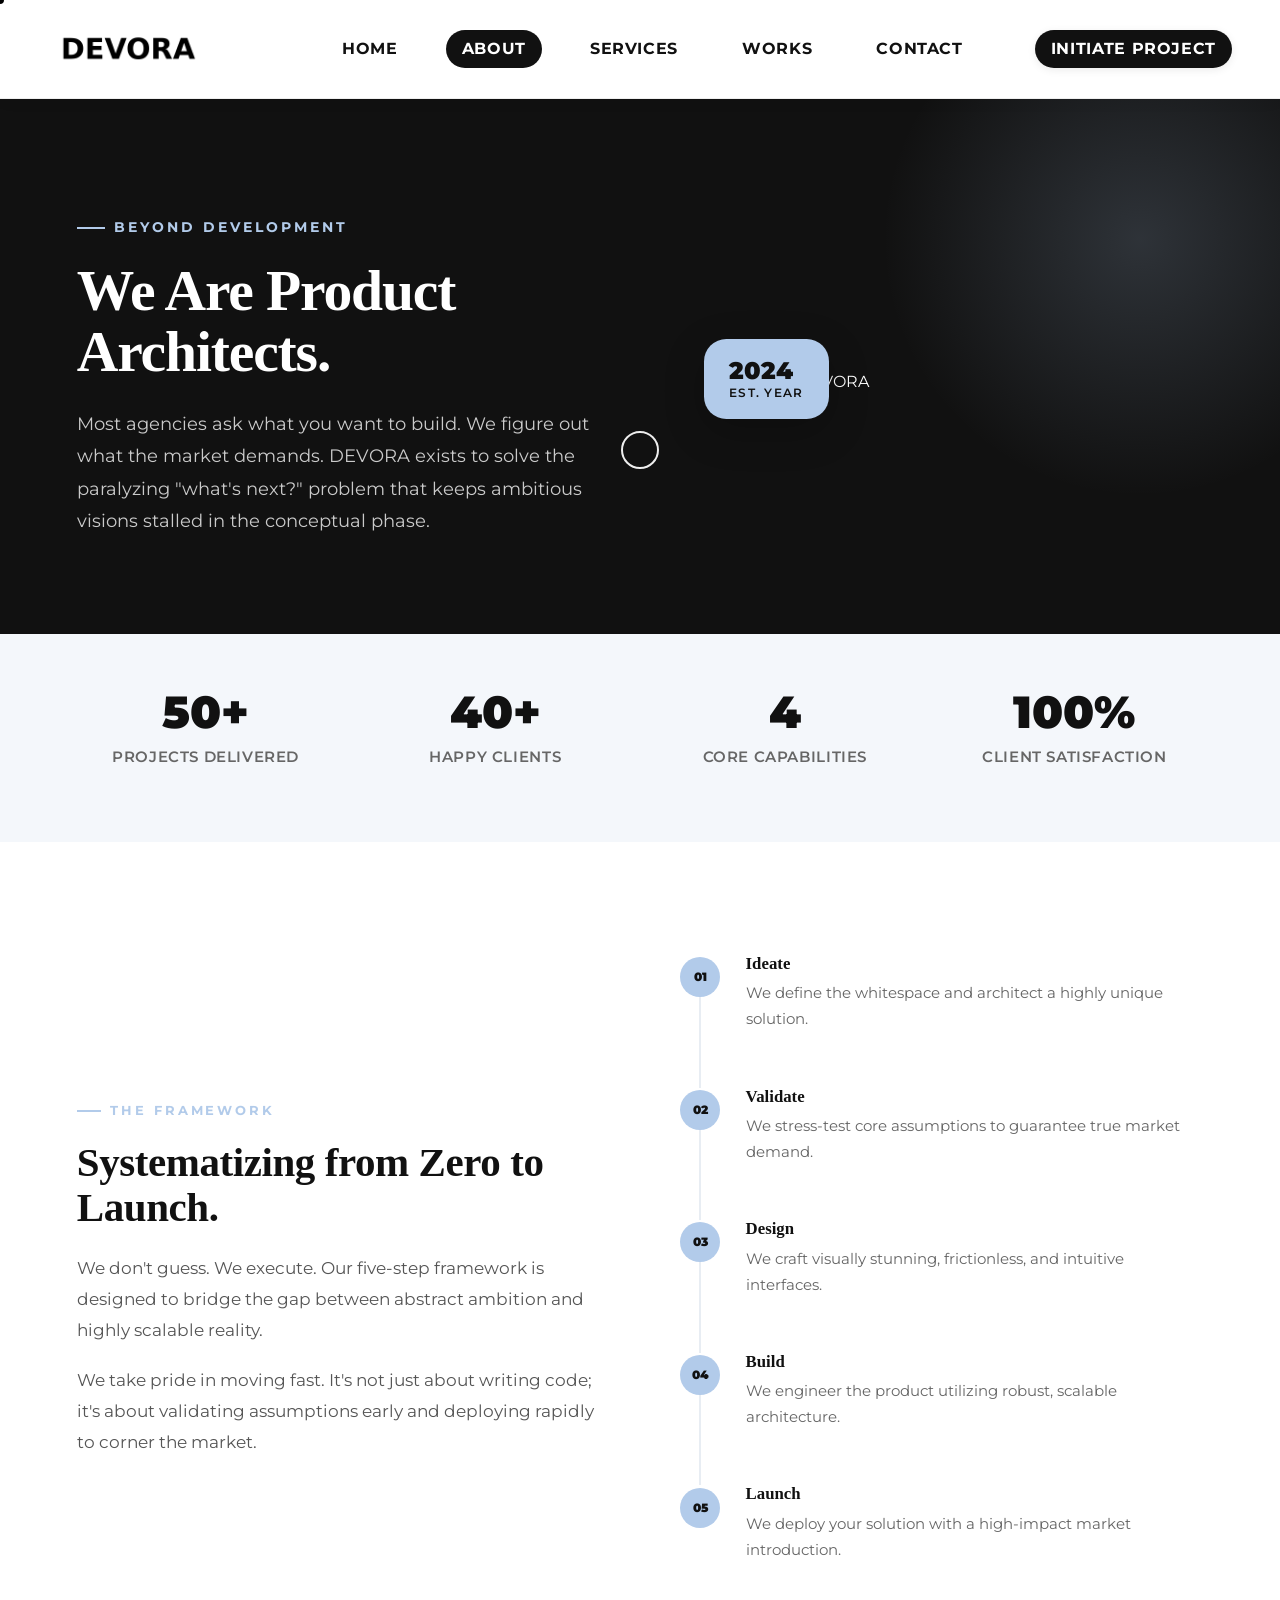
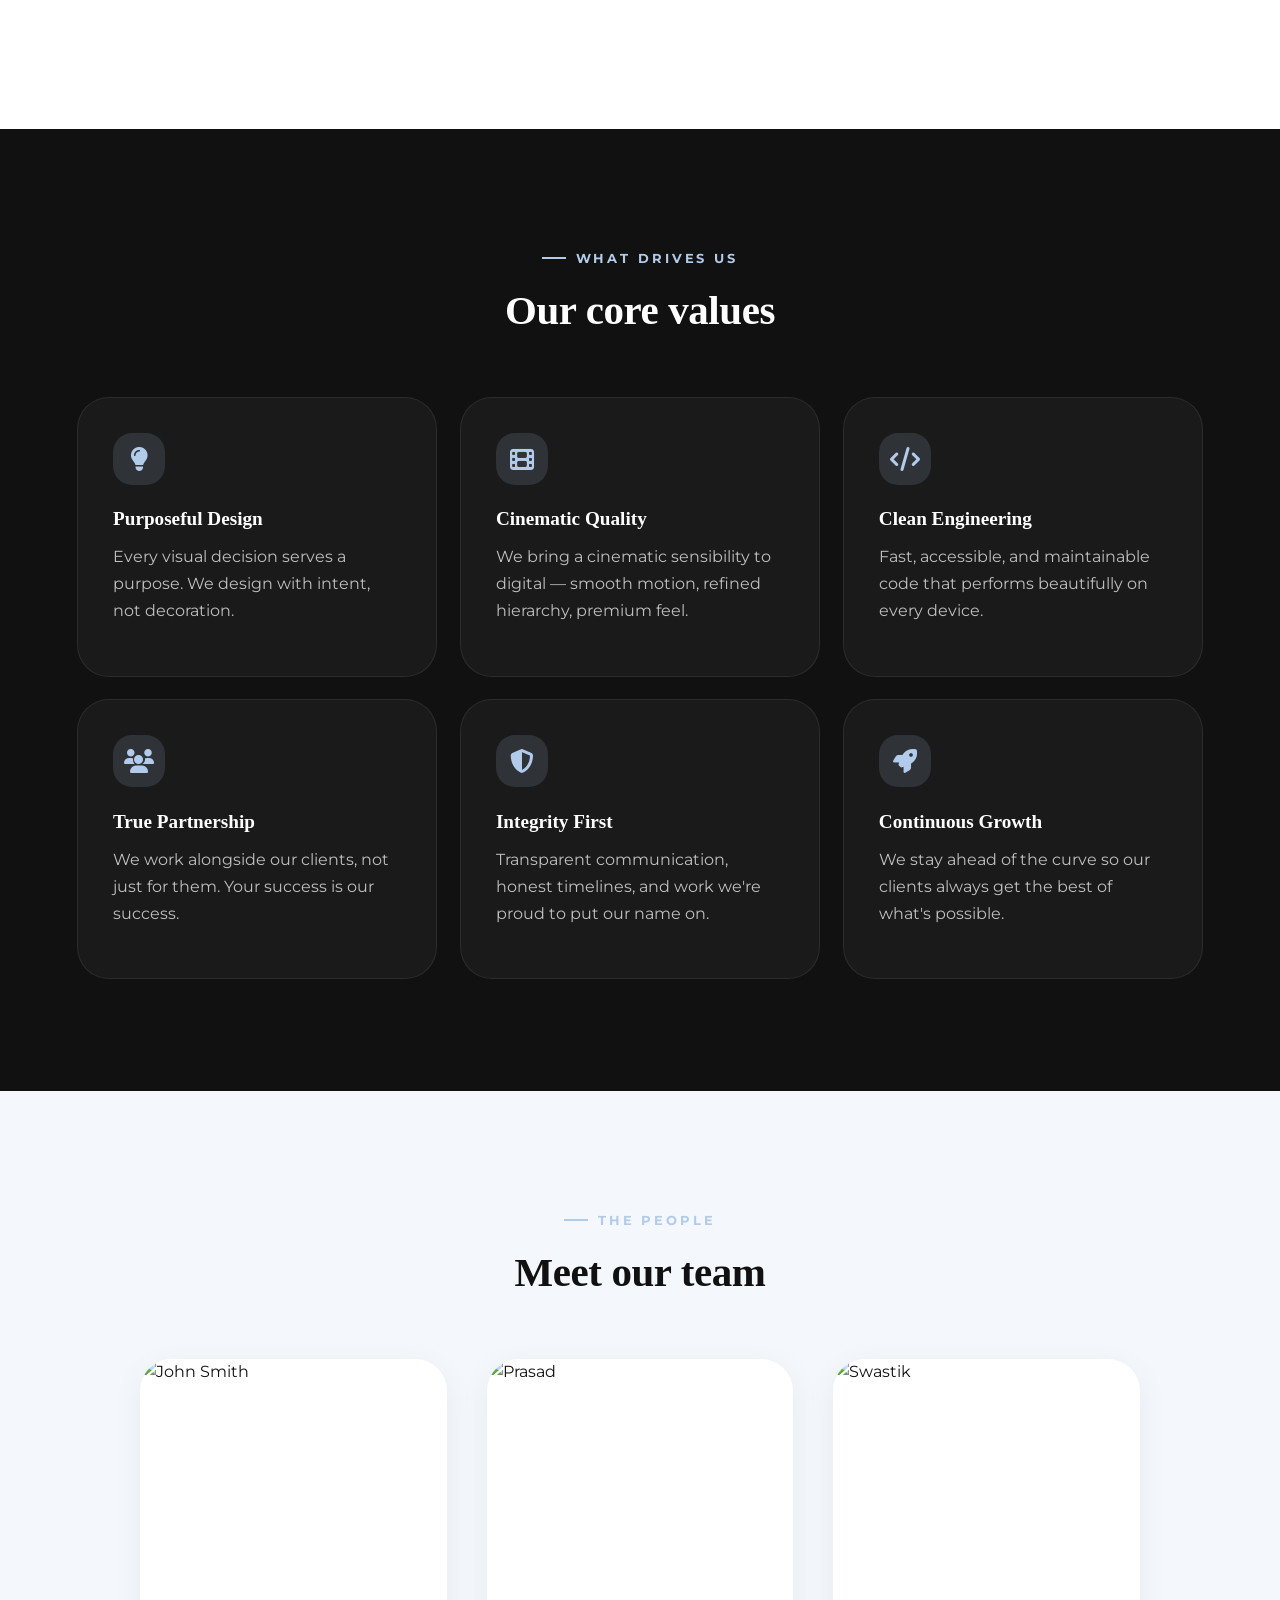
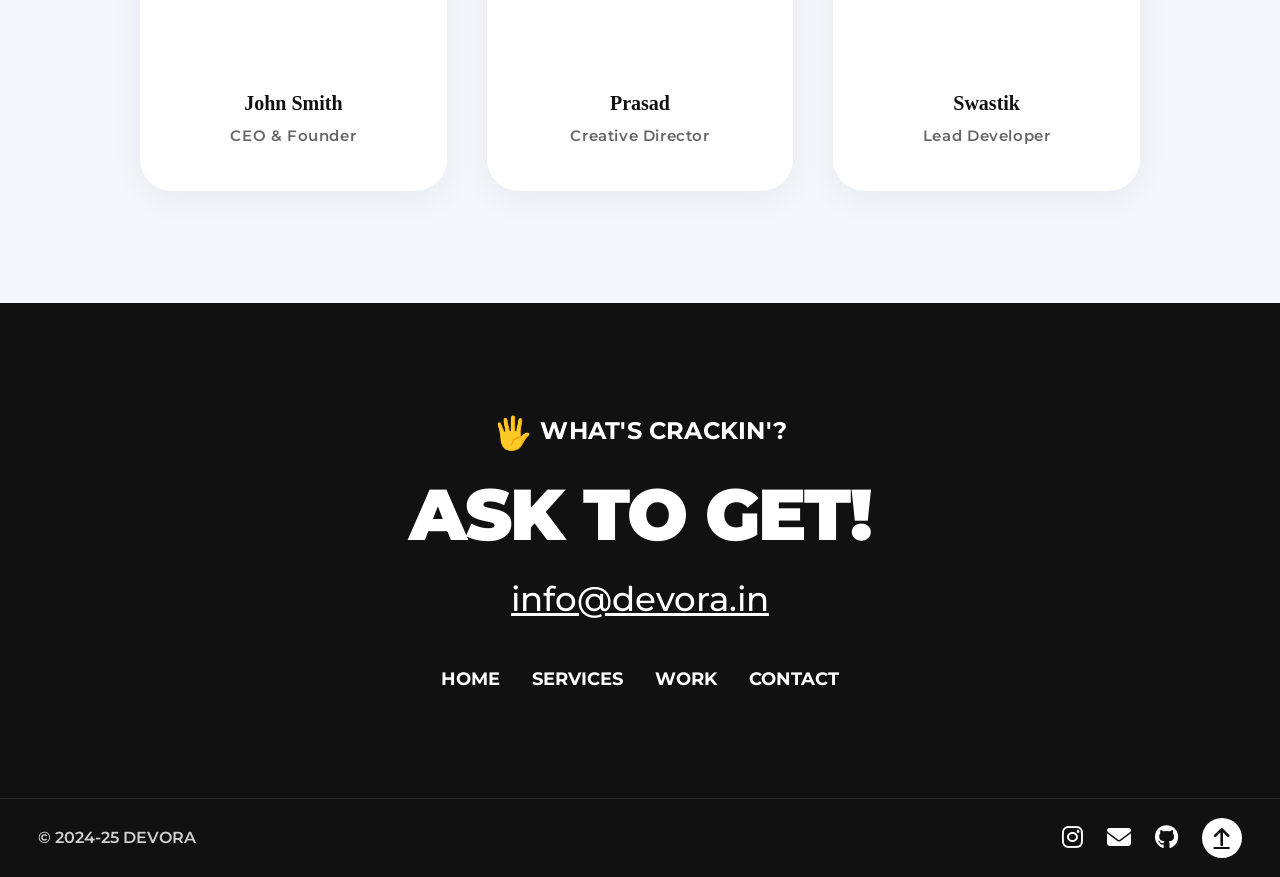
==== commit fc08f6e6: "updated project" ====
--- a/about.html
+++ b/about.html
@@ -3,900 +3,631 @@
 <head>
     <meta charset="UTF-8">
     <meta name="viewport" content="width=device-width, initial-scale=1.0">
-    <title>About Us - CODESEVA</title>
+    <title>About Us - DEVORA</title>
     <link rel="stylesheet" href="css/styles.css">
     <link rel="stylesheet" href="https://cdnjs.cloudflare.com/ajax/libs/font-awesome/6.5.1/css/all.min.css">
-    <link href="https://fonts.googleapis.com/css2?family=Montserrat:wght@700;900&display=swap" rel="stylesheet">
+    <link href="https://fonts.googleapis.com/css2?family=Montserrat:wght@400;500;600;700;900&display=swap" rel="stylesheet">
     <style>
-        body { background: #fff; color: #111; font-family: 'Montserrat', Arial, sans-serif; margin: 0; }
-        .navbar { display: flex; align-items: center; justify-content: space-between; padding: 1.5rem 3rem 1.5rem 2rem; background: #fff; border-bottom: 1px solid #eee; }
-        .navbar .logo img { 
-            height: 80px;
-            width: auto;
-            transition: transform 0.2s ease;
-        }
-        .navbar .logo img:hover {
-            transform: translateY(-2px);
-        }
-        .nav-links { display: flex; gap: 2.2rem; align-items: center; }
-        .nav-links a { text-decoration: none; color: #111; font-weight: 700; font-size: 1.1rem; letter-spacing: 0.04em; text-transform: uppercase; transition: color 0.2s; }
-        .nav-links a:hover { color: #3a3a3a; }
-        .cta-btn { background: #443f43; color: #fff; border: none; border-radius: 1.2rem; padding: 0.7rem 1.7rem; font-weight: 700; font-size: 1.05rem; margin-left: 2rem; cursor: pointer; transition: background 0.2s; }
-        .cta-btn:hover { background: #222; }
-
-        /* About Page Specific Styles */
+        *, *::before, *::after { box-sizing: border-box; margin: 0; padding: 0; }
+        body { background: #fff; color: #111; font-family: 'Montserrat', Arial, sans-serif; overflow-x: hidden; }
+
+        /* ── NAVBAR ── */
+        .navbar {
+            display: flex; align-items: center; justify-content: space-between;
+            padding: 1.2rem 3rem 1.2rem 2rem; background: #fff;
+            border-bottom: 1px solid #eee; position: sticky; top: 0; z-index: 100;
+        }
+        .navbar .logo img { height: 48px; width: auto; transition: transform 0.2s; }
+        .navbar .logo img:hover { transform: translateY(-2px); }
+        .nav-links { display: flex; gap: 2rem; align-items: center; }
+        .nav-links a {
+            text-decoration: none; color: #111; font-weight: 700; font-size: 1rem;
+            letter-spacing: 0.04em; text-transform: uppercase; transition: color 0.2s;
+        }
+        .nav-links a:hover, .nav-links a.active { color: #3a3a3a; }
+        .cta-btn {
+            background: #111; color: #fff; border: none; border-radius: 1.2rem;
+            padding: 0.65rem 1.5rem; font-weight: 700; font-size: 1rem;
+            margin-left: 1.5rem; cursor: pointer; text-decoration: none;
+            transition: background 0.2s; display: inline-block;
+        }
+        .cta-btn:hover { background: #333; }
+
+        /* Mobile hamburger */
+        .hamburger {
+            display: none; flex-direction: column; gap: 5px; cursor: pointer;
+            background: none; border: none; padding: 4px;
+        }
+        .hamburger span {
+            display: block; width: 26px; height: 2px; background: #111;
+            border-radius: 2px; transition: all 0.3s;
+        }
+        .hamburger.open span:nth-child(1) { transform: translateY(7px) rotate(45deg); }
+        .hamburger.open span:nth-child(2) { opacity: 0; }
+        .hamburger.open span:nth-child(3) { transform: translateY(-7px) rotate(-45deg); }
+
+        /* ── HERO ── */
         .about-hero {
-            min-height: 70vh;
-            background: linear-gradient(135deg, #fff 0%, #b2cbea 100%);
+            background: #111; color: #fff;
+            padding: 7rem 6vw 5rem 6vw;
+            position: relative; overflow: hidden;
+        }
+        .about-hero::before {
+            content: '';
+            position: absolute; top: -120px; right: -120px;
+            width: 520px; height: 520px;
+            background: radial-gradient(circle, rgba(178,203,234,0.18) 0%, transparent 70%);
+            border-radius: 50%; pointer-events: none;
+        }
+        .about-hero-inner {
+            max-width: 1200px; margin: 0 auto;
+            display: grid; grid-template-columns: 1fr 1fr;
+            gap: 4rem; align-items: center;
+        }
+        .about-hero-copy { position: relative; z-index: 2; }
+        .about-hero-eyebrow {
+            display: inline-flex; align-items: center; gap: 0.6rem;
+            color: #b2cbea; font-size: 0.85rem; font-weight: 700;
+            letter-spacing: 0.22em; text-transform: uppercase; margin-bottom: 1.4rem;
+        }
+        .about-hero-eyebrow::before {
+            content: ''; display: block; width: 28px; height: 2px; background: #b2cbea;
+        }
+        .about-hero h1 {
+            font-size: clamp(2.6rem, 4.5vw, 4.2rem);
+            font-weight: 900; line-height: 1.05;
+            color: #fff; margin-bottom: 1.6rem;
+        }
+        .about-hero p {
+            font-size: 1.1rem; color: rgba(255,255,255,0.78);
+            line-height: 1.85; max-width: 520px;
+        }
+        .about-hero-visual {
+            position: relative; z-index: 2;
+            display: flex; align-items: center; justify-content: center;
+        }
+        .about-hero-img-wrap {
+            position: relative; width: 100%; max-width: 420px;
+        }
+        .about-hero-img-wrap img {
+            width: 100%; height: auto; border-radius: 2rem;
+            display: block; object-fit: cover;
+        }
+        .about-hero-badge {
+            position: absolute; bottom: -1.5rem; left: -1.5rem;
+            background: #b2cbea; color: #111;
+            padding: 1.2rem 1.6rem; border-radius: 1.4rem;
+            font-weight: 900; font-size: 1.5rem; line-height: 1;
+            box-shadow: 0 12px 40px rgba(0,0,0,0.22);
+        }
+        .about-hero-badge span {
+            display: block; font-size: 0.78rem; font-weight: 600;
+            letter-spacing: 0.1em; text-transform: uppercase; margin-top: 0.3rem;
+        }
+
+        /* ── STATS STRIP ── */
+        .stats-strip {
+            background: #f4f7fb; padding: 3.5rem 6vw;
+        }
+        .stats-strip-inner {
+            max-width: 1200px; margin: 0 auto;
+            display: grid; grid-template-columns: repeat(4, 1fr);
+            gap: 2rem; text-align: center;
+        }
+        .stat-block strong {
+            display: block; font-size: clamp(2.2rem, 3.5vw, 3.2rem);
+            font-weight: 900; color: #111; line-height: 1;
+        }
+        .stat-block p {
+            font-size: 0.95rem; color: #666; margin-top: 0.5rem; font-weight: 600;
+            letter-spacing: 0.04em; text-transform: uppercase;
+        }
+
+        /* ── STORY ── */
+        .story-section {
+            padding: 7rem 6vw; background: #fff;
+        }
+        .story-inner {
+            max-width: 1200px; margin: 0 auto;
+            display: grid; grid-template-columns: 1fr 1fr;
+            gap: 5rem; align-items: center;
+        }
+        .story-copy .section-eyebrow {
+            display: inline-flex; align-items: center; gap: 0.6rem;
+            color: #b2cbea; font-size: 0.82rem; font-weight: 700;
+            letter-spacing: 0.22em; text-transform: uppercase; margin-bottom: 1.2rem;
+        }
+        .story-copy .section-eyebrow::before {
+            content: ''; display: block; width: 24px; height: 2px; background: #b2cbea;
+        }
+        .story-copy h2 {
+            font-size: clamp(2rem, 3.2vw, 3rem); font-weight: 900;
+            color: #111; line-height: 1.1; margin-bottom: 1.4rem;
+        }
+        .story-copy p {
+            font-size: 1.05rem; color: #555; line-height: 1.85; margin-bottom: 1.2rem;
+        }
+        .story-timeline {
+            display: flex; flex-direction: column; gap: 0;
+        }
+        .tl-item {
+            display: flex; gap: 1.6rem; position: relative;
+        }
+        .tl-item:not(:last-child)::after {
+            content: ''; position: absolute;
+            left: 19px; top: 40px; bottom: -1px;
+            width: 2px; background: #e8edf3;
+        }
+        .tl-dot {
+            flex-shrink: 0; width: 40px; height: 40px;
+            border-radius: 50%; background: #b2cbea;
+            display: flex; align-items: center; justify-content: center;
+            font-weight: 900; font-size: 0.78rem; color: #111;
+            position: relative; z-index: 1; margin-top: 0.2rem;
+        }
+        .tl-body { padding-bottom: 2.4rem; }
+        .tl-body h4 {
+            font-size: 1.05rem; font-weight: 800; color: #111; margin-bottom: 0.4rem;
+        }
+        .tl-body p { font-size: 0.95rem; color: #666; line-height: 1.7; }
+
+        /* ── VALUES ── */
+        .values-section {
+            padding: 7rem 6vw; background: #111; color: #fff;
+        }
+        .values-inner { max-width: 1200px; margin: 0 auto; }
+        .values-header { text-align: center; margin-bottom: 4rem; }
+        .values-header .section-eyebrow {
+            display: inline-flex; align-items: center; gap: 0.6rem;
+            color: #b2cbea; font-size: 0.82rem; font-weight: 700;
+            letter-spacing: 0.22em; text-transform: uppercase; margin-bottom: 1.2rem;
+        }
+        .values-header .section-eyebrow::before {
+            content: ''; display: block; width: 24px; height: 2px; background: #b2cbea;
+        }
+        .values-header h2 {
+            font-size: clamp(2rem, 3.2vw, 3rem); font-weight: 900;
+            color: #fff; line-height: 1.1;
+        }
+        .values-grid {
+            display: grid; grid-template-columns: repeat(3, 1fr); gap: 1.4rem;
+        }
+        .value-card {
+            background: rgba(255,255,255,0.04);
+            border: 1px solid rgba(255,255,255,0.08);
+            border-radius: 2rem; padding: 2.2rem;
+            transition: transform 0.7s cubic-bezier(0.22,1,0.36,1), box-shadow 0.5s;
+        }
+        .value-card:hover {
+            transform: translateY(-8px);
+            box-shadow: 0 24px 60px rgba(0,0,0,0.22);
+        }
+        .value-icon {
+            width: 52px; height: 52px; border-radius: 1.2rem;
+            background: rgba(178,203,234,0.14);
+            display: flex; align-items: center; justify-content: center;
+            margin-bottom: 1.4rem;
+        }
+        .value-icon i { font-size: 1.5rem; color: #b2cbea; }
+        .value-card h3 { font-size: 1.2rem; font-weight: 800; color: #fff; margin-bottom: 0.8rem; }
+        .value-card p { font-size: 0.97rem; color: rgba(255,255,255,0.72); line-height: 1.75; }
+
+        /* ── TEAM ── */
+        .team-section {
+            padding: 7rem 6vw; background: #f4f7fb;
+        }
+        .team-inner { max-width: 1200px; margin: 0 auto; }
+        .team-header { text-align: center; margin-bottom: 4rem; }
+        .team-header .section-eyebrow {
+            display: inline-flex; align-items: center; gap: 0.6rem;
+            color: #b2cbea; font-size: 0.82rem; font-weight: 700;
+            letter-spacing: 0.22em; text-transform: uppercase; margin-bottom: 1.2rem;
+        }
+        .team-header .section-eyebrow::before {
+            content: ''; display: block; width: 24px; height: 2px; background: #b2cbea;
+        }
+        .team-header h2 {
+            font-size: clamp(2rem, 3.2vw, 3rem); font-weight: 900;
+            color: #111; line-height: 1.1;
+        }
+        .team-grid {
+            display: grid; grid-template-columns: repeat(3, 1fr); gap: 2.5rem;
+            max-width: 1000px; margin: 0 auto;
+        }
+        .team-card {
+            background: #fff; border-radius: 2rem; overflow: hidden;
+            box-shadow: 0 8px 32px rgba(0,0,0,0.06);
+            transition: transform 0.7s cubic-bezier(0.22,1,0.36,1), box-shadow 0.5s;
             position: relative;
-            overflow: hidden;
-            padding: 6rem 6vw 4rem 6vw;
-            display: flex;
-            align-items: center;
-            justify-content: center;
-            gap: 4rem;
-        }
-        .about-hero-content {
-            flex: 1 1 0;
-            max-width: 520px;
-            position: relative;
-            z-index: 2;
+        }
+        .team-card:hover {
+            transform: translateY(-10px);
+            box-shadow: 0 24px 60px rgba(0,0,0,0.12);
+        }
+        .team-card-img {
+            width: 100%; aspect-ratio: 1/1; overflow: hidden; position: relative;
+        }
+        .team-card-img img {
+            width: 100%; height: 100%; object-fit: cover;
+            transition: transform 0.8s cubic-bezier(0.22,1,0.36,1);
+        }
+        .team-card:hover .team-card-img img { transform: scale(1.06); }
+        
+        /* Hover overlay for information & links */
+        .team-hover-overlay {
+            position: absolute;
+            inset: 0;
+            background: rgba(10, 12, 16, 0.88);
+            backdrop-filter: blur(5px);
             display: flex;
             flex-direction: column;
             justify-content: center;
-        }
-        .about-hero h1 {
-            font-size: 3.2rem;
-            font-weight: 900;
-            color: #111;
-            margin-bottom: 1.2rem;
-            line-height: 1.1;
-        }
-        .about-hero p {
-            font-size: 1.25rem;
-            color: #333;
-            max-width: 480px;
-            margin-bottom: 0;
+            align-items: center;
+            text-align: center;
+            padding: 2rem;
+            opacity: 0;
+            transition: opacity 0.6s cubic-bezier(0.22,1,0.36,1);
+            color: #fff;
+        }
+        .team-card:hover .team-hover-overlay {
+            opacity: 1;
+        }
+        .team-hover-info {
+            font-size: 0.95rem;
             line-height: 1.6;
-        }
-        .about-hero-image {
-            flex: 1 1 0;
-            display: flex;
-            align-items: center;
-            justify-content: center;
-            z-index: 2;
-            min-width: 0;
-        }
-        .about-hero-image img {
-            max-width: 380px;
-            width: 100%;
-            height: auto;
-            border-radius: 0;
-            box-shadow: none;
-            background: none;
-        }
-        @media (max-width: 992px) {
-            .about-hero {
-                flex-direction: column;
-                padding: 4rem 3vw 2rem 3vw;
-                gap: 2.5rem;
-            }
-            .about-hero-content {
-                max-width: 100%;
-                align-items: center;
-                text-align: center;
-            }
-            .about-hero-image img {
-                max-width: 320px;
-            }
-        }
-        @media (max-width: 600px) {
-            .about-hero {
-                padding: 2.5rem 1vw 1.5rem 1vw;
-                gap: 1.5rem;
-            }
-            .about-hero h1 {
-                font-size: 2rem;
-            }
-            .about-hero-image img {
-                max-width: 220px;
-            }
-        }
-
-        .about-section {
-            padding: 6rem 6vw;
-            background: linear-gradient(180deg, #eaf2fb 0%, #fff 100%);
-            position: relative;
-        }
-        .about-section-top-divider {
-            position: absolute;
-            top: -60px;
-            left: 0;
-            width: 100%;
-            z-index: 2;
-            pointer-events: none;
-        }
-
-        .about-content {
-            max-width: 1000px;
-            margin: 0 auto;
-        }
-
-        .about-content h2 {
-            font-size: 3.5rem;
-            font-weight: 900;
-            color: #111;
-            margin-bottom: 3rem;
-            text-align: center;
-        }
-
-        .timeline {
-            position: relative;
-            padding: 2rem 0;
-            max-width: 800px;
-            margin: 0 auto;
-        }
-
-        .timeline::before {
-            content: '';
-            position: absolute;
-            left: 50%;
-            top: 0;
-            height: 100%;
-            width: 2px;
-            background: #b2cbea;
-            transform: translateX(-50%);
-        }
-
-        .timeline-item {
-            position: relative;
-            margin-bottom: 4rem;
-            width: 100%;
+            color: rgba(255, 255, 255, 0.85);
+            margin-bottom: 1.5rem;
+            transform: translateY(15px);
             opacity: 0;
-            transform: translateY(20px);
-        }
-
-        .timeline-item:last-child {
-            margin-bottom: 0;
-        }
-
-        .timeline-item:nth-child(odd) {
-            padding-right: calc(50% + 2rem);
-        }
-
-        .timeline-item:nth-child(even) {
-            padding-left: calc(50% + 2rem);
-        }
-
-        .timeline-item::before {
-            content: '';
-            position: absolute;
-            width: 20px;
-            height: 20px;
-            border-radius: 50%;
-            background: #b2cbea;
-            border: 4px solid #fff;
-            box-shadow: 0 0 0 3px #b2cbea;
-            top: 0;
-        }
-
-        .timeline-item:nth-child(odd)::before {
-            right: calc(50% - 10px);
-        }
-
-        .timeline-item:nth-child(even)::before {
-            left: calc(50% - 10px);
-        }
-
-        .timeline-year {
-            position: absolute;
-            top: -2px;
-            font-size: 1.2rem;
-            font-weight: 900;
-            color: #b2cbea;
-            background: #fff;
-            padding: 0.5rem 1rem;
-            border-radius: 20px;
-            box-shadow: 0 2px 10px rgba(0,0,0,0.1);
-        }
-
-        .timeline-item:nth-child(odd) .timeline-year {
-            right: calc(50% + 2rem);
-        }
-
-        .timeline-item:nth-child(even) .timeline-year {
-            left: calc(50% + 2rem);
-        }
-
-        .timeline-content {
-            background: #f8f9fa;
-            padding: 2rem;
-            border-radius: 15px;
-            box-shadow: 0 5px 15px rgba(0,0,0,0.05);
-            transition: all 0.5s ease;
-        }
-
-        .timeline-content.animate {
+            transition: transform 0.6s cubic-bezier(0.22,1,0.36,1) 0.1s, opacity 0.6s ease 0.1s;
+        }
+        .team-card:hover .team-hover-info {
+            transform: translateY(0);
             opacity: 1;
-            transform: translateY(0);
-        }
-
-        .timeline-item:nth-child(odd) .timeline-content {
-            transform: translateX(-20px);
-        }
-
-        .timeline-item:nth-child(even) .timeline-content {
-            transform: translateX(20px);
-        }
-
-        .timeline-content:hover {
-            transform: translateY(-5px) !important;
-            box-shadow: 0 10px 25px rgba(0,0,0,0.1);
-        }
-
-        .timeline-title {
-            font-size: 1.6rem;
-            font-weight: 700;
-            color: #111;
-            margin-bottom: 1rem;
-        }
-
-        .timeline-text {
-            font-size: 1.1rem;
-            color: #666;
-            line-height: 1.6;
-        }
-
-        @media (max-width: 768px) {
-            .timeline::before {
-                left: 30px;
-            }
-
-            .timeline-item {
-                padding-left: 80px !important;
-                padding-right: 0 !important;
-            }
-
-            .timeline-item::before {
-                left: 20px !important;
-                right: auto !important;
-            }
-
-            .timeline-year {
-                left: 80px !important;
-                right: auto !important;
-            }
-
-            .timeline-content {
-                transform: translateX(0) !important;
-            }
-        }
-
-        /* Add animation classes */
-        .timeline-item.animate {
-            opacity: 1;
-            transform: translateY(0);
-        }
-
-        .timeline-item.animate .timeline-content {
-            opacity: 1;
-            transform: translateX(0);
-        }
-
-        .values-section {
-            padding: 6rem 6vw;
-            background: #f8f9fa;
-        }
-
-        .values-grid {
-            display: grid;
-            grid-template-columns: repeat(3, 1fr);
-            gap: 2rem;
-            margin-top: 3rem;
-        }
-
-        .value-card {
-            background: #fff;
-            padding: 2.5rem;
-            border-radius: 20px;
-            box-shadow: 0 10px 30px rgba(0,0,0,0.05);
-            transition: transform 0.3s ease;
-        }
-
-        .value-card:hover {
-            transform: translateY(-10px);
-        }
-
-        .value-card i {
-            font-size: 2.5rem;
-            color: #b2cbea;
-            margin-bottom: 1.5rem;
-        }
-
-        .value-card h3 {
-            font-size: 1.8rem;
-            color: #111;
-            margin-bottom: 1rem;
-        }
-
-        .value-card p {
-            font-size: 1.1rem;
-            color: #666;
-            line-height: 1.6;
-        }
-
-        .team-section {
-            padding: 6rem 6vw;
-            background: #fff;
-        }
-
-        .team-grid {
-            display: grid;
-            grid-template-columns: repeat(4, 1fr);
-            gap: 2rem;
-            margin-top: 3rem;
-        }
-
-        .team-member {
-            text-align: center;
-            cursor: pointer;
-            transition: transform 0.3s ease;
-        }
-
-        .team-member:hover {
-            transform: translateY(-10px);
-        }
-
-        .team-member img {
-            width: 200px;
-            height: 200px;
-            border-radius: 50%;
-            margin-bottom: 1.5rem;
-            box-shadow: 0 10px 20px rgba(0,0,0,0.1);
-        }
-
-        .team-member h3 {
-            font-size: 1.4rem;
-            color: #111;
-            margin-bottom: 0.5rem;
-        }
-
-        .team-member p {
-            font-size: 1.1rem;
-            color: #666;
-        }
-
-        .team-modal {
-            display: none;
-            position: fixed;
-            top: 0;
-            left: 0;
-            width: 100%;
-            height: 100%;
-            background: rgba(0,0,0,0.8);
-            z-index: 1000;
-            opacity: 0;
-            transition: opacity 0.3s ease;
-        }
-
-        .team-modal.active {
-            display: flex;
-            opacity: 1;
-        }
-
-        .team-modal-content {
-            position: relative;
-            background: #fff;
-            width: 90%;
-            max-width: 600px;
-            margin: auto;
-            padding: 2rem;
-            border-radius: 20px;
-            transform: translateY(-20px);
-            transition: transform 0.3s ease;
-        }
-
-        .team-modal.active .team-modal-content {
-            transform: translateY(0);
-        }
-
-        .team-modal-close {
-            position: absolute;
-            top: 1rem;
-            right: 1rem;
-            font-size: 1.5rem;
-            color: #111;
-            cursor: pointer;
-            width: 40px;
-            height: 40px;
-            border-radius: 50%;
-            background: #f8f9fa;
-            display: flex;
-            align-items: center;
-            justify-content: center;
-            transition: all 0.3s ease;
-        }
-
-        .team-modal-close:hover {
-            background: #111;
-            color: #fff;
-        }
-
-        .team-modal-header {
-            display: flex;
-            align-items: center;
-            gap: 2rem;
-            margin-bottom: 2rem;
-        }
-
-        .team-modal-image {
-            width: 150px;
-            height: 150px;
-            border-radius: 50%;
-            object-fit: cover;
-        }
-
-        .team-modal-info h2 {
-            font-size: 2rem;
-            color: #111;
-            margin-bottom: 0.5rem;
-        }
-
-        .team-modal-info p {
-            font-size: 1.2rem;
-            color: #666;
-        }
-
-        .team-modal-bio {
-            font-size: 1.1rem;
-            color: #444;
-            line-height: 1.6;
-            margin-bottom: 2rem;
-        }
-
-        .team-modal-details {
-            display: grid;
-            grid-template-columns: repeat(2, 1fr);
-            gap: 1.5rem;
-            margin-bottom: 2rem;
-        }
-
-        .team-detail-item {
-            display: flex;
-            flex-direction: column;
-            gap: 0.5rem;
-        }
-
-        .team-detail-label {
-            font-size: 0.9rem;
-            font-weight: 600;
-            color: #666;
-        }
-
-        .team-detail-value {
-            font-size: 1.1rem;
-            color: #111;
-        }
-
-        .team-social-links {
+        }
+        .team-socials {
             display: flex;
             gap: 1rem;
-            justify-content: center;
-        }
-
-        .team-social-links a {
-            width: 40px;
-            height: 40px;
+            transform: translateY(15px);
+            opacity: 0;
+            transition: transform 0.6s cubic-bezier(0.22,1,0.36,1) 0.15s, opacity 0.6s ease 0.15s;
+        }
+        .team-card:hover .team-socials {
+            transform: translateY(0);
+            opacity: 1;
+        }
+        .team-socials a {
+            width: 44px; height: 44px;
             border-radius: 50%;
-            background: #f8f9fa;
-            display: flex;
-            align-items: center;
-            justify-content: center;
-            color: #111;
-            font-size: 1.2rem;
-            transition: all 0.3s ease;
-        }
-
-        .team-social-links a:hover {
-            background: #111;
+            background: rgba(255,255,255,0.1);
             color: #fff;
-            transform: translateY(-3px);
-        }
-
-        @media (max-width: 1200px) {
-            .values-grid {
-                grid-template-columns: repeat(2, 1fr);
-            }
-            
-            .team-grid {
-                grid-template-columns: repeat(3, 1fr);
-            }
-        }
-
-        @media (max-width: 992px) {
-            .about-grid {
-                grid-template-columns: 1fr;
-            }
-            
-            .about-hero h1 {
-                font-size: 3.5rem;
-            }
-            
-            .team-grid {
-                grid-template-columns: repeat(2, 1fr);
-            }
-        }
-
+            display: flex; justify-content: center; align-items: center;
+            text-decoration: none;
+            transition: background 0.3s, transform 0.3s, color 0.3s;
+        }
+        .team-socials a:hover {
+            background: #b2cbea; color: #111;
+            transform: scale(1.1);
+        }
+
+        .team-card-body { padding: 1.6rem; text-align: center; }
+        .team-card-body h3 { font-size: 1.25rem; font-weight: 800; color: #111; margin-bottom: 0.4rem; }
+        .team-card-body p { font-size: 0.95rem; color: #666; font-weight: 600; letter-spacing: 0.04em; }
+
+        /* ── FOOTER ── */
+        .footer {
+            background: #111; color: #fff; padding: 0;
+            text-align: center; position: relative;
+            min-height: 60vh; display: flex; flex-direction: column;
+            justify-content: center; align-items: center;
+        }
+        .footer-main {
+            width: 100vw; display: flex; flex-direction: column;
+            align-items: center; justify-content: center; min-height: 55vh;
+        }
+        .footer-bottom {
+            width: 100vw; display: flex; align-items: center;
+            justify-content: space-between; padding: 1.2rem 3vw;
+        }
+
+        /* ── RESPONSIVE ── */
+        @media (max-width: 1024px) {
+            .about-hero-inner { grid-template-columns: 1fr; gap: 3rem; }
+            .about-hero-visual { justify-content: flex-start; }
+            .story-inner { grid-template-columns: 1fr; gap: 3rem; }
+            .values-grid { grid-template-columns: repeat(2, 1fr); }
+            .stats-strip-inner { grid-template-columns: repeat(2, 1fr); }
+            .team-grid { grid-template-columns: repeat(3, 1fr); }
+        }
         @media (max-width: 768px) {
-            .values-grid {
-                grid-template-columns: 1fr;
-            }
-            
-            .about-hero {
-                padding: 6rem 3vw;
-            }
-            
-            .about-hero h1 {
-                font-size: 2.8rem;
-            }
-            
-            .about-hero p {
-                font-size: 1.2rem;
-            }
+            .navbar { padding: 1rem 1.5rem; }
+            .nav-links { display: none; flex-direction: column; position: fixed;
+                top: 0; right: 0; height: 100vh; width: 280px; background: #fff;
+                padding: 5rem 2rem 2rem; gap: 1.5rem; box-shadow: -4px 0 20px rgba(0,0,0,0.1);
+                z-index: 200; transition: transform 0.3s; transform: translateX(100%); }
+            .nav-links.open { display: flex; transform: translateX(0); }
+            .hamburger { display: flex; z-index: 300; }
+            .about-hero { padding: 5rem 5vw 4rem; }
+            .about-hero h1 { font-size: 2.4rem; }
+            .story-section, .values-section, .team-section { padding: 5rem 5vw; }
+            .team-grid { grid-template-columns: 1fr; gap: 2rem; max-width: 400px; }
+            .values-grid { grid-template-columns: 1fr; }
+            .stats-strip-inner { grid-template-columns: repeat(2, 1fr); }
+        }
+        @media (max-width: 480px) {
+            .team-grid { grid-template-columns: 1fr; }
+            .stats-strip-inner { grid-template-columns: 1fr; }
+            .about-hero-badge { left: 0; bottom: -1rem; }
         }
     </style>
 </head>
 <body>
+
     <!-- Navigation -->
     <nav class="navbar">
-        <a href="index.html" class="logo"><img src="images/logo.png" alt="CODESEVA Logo"></a>
-        <div class="nav-links">
+        <a href="index.html" class="logo"><img src="images/logo.png" alt="DEVORA Logo"></a>
+        <div class="nav-links" id="navLinks">
             <a href="index.html">Home</a>
             <a href="about.html" class="active">About</a>
             <a href="services.html">Services</a>
             <a href="work.html">Works</a>
             <a href="contact.html">Contact</a>
-            <a href="contact.html" class="cta-btn">Get Started</a>
-        </div>
+            <a href="contact.html" class="cta-btn">Initiate Project</a>
+        </div>
+        <button class="hamburger" id="hamburger" aria-label="Toggle menu">
+            <span></span><span></span><span></span>
+        </button>
     </nav>
 
-    <!-- Hero Section -->
+    <!-- Hero -->
     <section class="about-hero">
-        <div class="about-hero-content">
-            <h1>Excellence Since 2014</h1>
-            <p>We're more than just a digital agency. We're your partners in transformation, bringing your vision to life through innovative technology and creative solutions.</p>
-        </div>
-        <div class="about-hero-image">
-            <img src="images/aboutmm.png" alt="Animated Digital Excellence" class="animated-image">
+        <div class="about-hero-inner">
+            <div class="about-hero-copy">
+                <div class="about-hero-eyebrow">Beyond Development</div>
+                <h1>We Are Product Architects.</h1>
+                <p>Most agencies ask what you want to build. We figure out what the market demands. DEVORA exists to solve the paralyzing "what's next?" problem that keeps ambitious visions stalled in the conceptual phase.</p>
+            </div>
+            <div class="about-hero-visual">
+                <div class="about-hero-img-wrap">
+                    <img src="images/aboutmm.png" alt="About DEVORA">
+                    <div class="about-hero-badge">
+                        2024
+                        <span>Est. Year</span>
+                    </div>
+                </div>
+            </div>
         </div>
     </section>
 
-    <!-- Wavy SVG Divider -->
-    <div class="about-section-top-divider">
-        <svg viewBox="0 0 1440 60" fill="none" xmlns="http://www.w3.org/2000/svg" width="100%" height="60">
-            <path d="M0 30 Q 360 60 720 30 T 1440 30 V60 H0Z" fill="#eaf2fb" opacity="0.85"/>
-        </svg>
+    <!-- Stats Strip -->
+    <div class="stats-strip">
+        <div class="stats-strip-inner">
+            <div class="stat-block">
+                <strong>50+</strong>
+                <p>Projects Delivered</p>
+            </div>
+            <div class="stat-block">
+                <strong>40+</strong>
+                <p>Happy Clients</p>
+            </div>
+            <div class="stat-block">
+                <strong>4</strong>
+                <p>Core Capabilities</p>
+            </div>
+            <div class="stat-block">
+                <strong>100%</strong>
+                <p>Client Satisfaction</p>
+            </div>
+        </div>
     </div>
 
-    <!-- Main About Section -->
-    <section class="about-section">
-        <div class="about-content">
-            <h2>Our Story</h2>
-            <div class="timeline">
-                <div class="timeline-item">
-                    <div class="timeline-year">2014</div>
-                    <div class="timeline-content">
-                        <h3 class="timeline-title">The Beginning</h3>
-                        <p class="timeline-text">Founded as a small web development studio with a vision to help businesses thrive in the digital age. Starting with just a team of three passionate developers, we began our journey to revolutionize digital solutions.</p>
-                    </div>
-                </div>
-                <div class="timeline-item">
-                    <div class="timeline-year">2016</div>
-                    <div class="timeline-content">
-                        <h3 class="timeline-title">Expanding Services</h3>
-                        <p class="timeline-text">Expanded our services to include digital marketing and brand strategy, serving over 1,000 clients. Our team grew to 20+ specialists, and we opened our first international office.</p>
-                    </div>
-                </div>
-                <div class="timeline-item">
-                    <div class="timeline-year">2019</div>
-                    <div class="timeline-content">
-                        <h3 class="timeline-title">Global Reach</h3>
-                        <p class="timeline-text">Established international presence with clients from over 20 countries. Launched our innovative cloud solutions division and achieved ISO certification for quality management.</p>
-                    </div>
-                </div>
-                <div class="timeline-item">
-                    <div class="timeline-year">2024</div>
-                    <div class="timeline-content">
-                        <h3 class="timeline-title">Industry Leader</h3>
-                        <p class="timeline-text">Now a full-service digital agency with over 10,000 successful projects. Our team of 50+ experts continues to push boundaries in web development, AI integration, and digital transformation.</p>
+    <!-- Story -->
+    <section class="story-section">
+        <div class="story-inner">
+            <div class="story-copy">
+                <div class="section-eyebrow">The Framework</div>
+                <h2>Systematizing from Zero to Launch.</h2>
+                <p>We don't guess. We execute. Our five-step framework is designed to bridge the gap between abstract ambition and highly scalable reality.</p>
+                <p>We take pride in moving fast. It's not just about writing code; it's about validating assumptions early and deploying rapidly to corner the market.</p>
+            </div>
+            <div class="story-timeline">
+                <div class="tl-item">
+                    <div class="tl-dot">01</div>
+                    <div class="tl-body">
+                        <h4>Ideate</h4>
+                        <p>We define the whitespace and architect a highly unique solution.</p>
+                    </div>
+                </div>
+                <div class="tl-item">
+                    <div class="tl-dot">02</div>
+                    <div class="tl-body">
+                        <h4>Validate</h4>
+                        <p>We stress-test core assumptions to guarantee true market demand.</p>
+                    </div>
+                </div>
+                <div class="tl-item">
+                    <div class="tl-dot">03</div>
+                    <div class="tl-body">
+                        <h4>Design</h4>
+                        <p>We craft visually stunning, frictionless, and intuitive interfaces.</p>
+                    </div>
+                </div>
+                <div class="tl-item">
+                    <div class="tl-dot">04</div>
+                    <div class="tl-body">
+                        <h4>Build</h4>
+                        <p>We engineer the product utilizing robust, scalable architecture.</p>
+                    </div>
+                </div>
+                <div class="tl-item">
+                    <div class="tl-dot">05</div>
+                    <div class="tl-body">
+                        <h4>Launch</h4>
+                        <p>We deploy your solution with a high-impact market introduction.</p>
                     </div>
                 </div>
             </div>
         </div>
     </section>
 
-    <!-- Values Section -->
+    <!-- Values -->
     <section class="values-section">
-        <div class="container">
-            <h2 style="text-align: center; font-size: 3rem; margin-bottom: 1rem;">Our Core Values</h2>
-            <p style="text-align: center; font-size: 1.2rem; color: #666; margin-bottom: 3rem;">The principles that guide everything we do</p>
-            
+        <div class="values-inner">
+            <div class="values-header">
+                <div class="section-eyebrow">What Drives Us</div>
+                <h2>Our core values</h2>
+            </div>
             <div class="values-grid">
                 <div class="value-card">
-                    <i class="fas fa-lightbulb"></i>
-                    <h3>Innovation</h3>
-                    <p>We constantly push boundaries and embrace new technologies to deliver cutting-edge solutions.</p>
+                    <div class="value-icon"><i class="fas fa-lightbulb"></i></div>
+                    <h3>Purposeful Design</h3>
+                    <p>Every visual decision serves a purpose. We design with intent, not decoration.</p>
                 </div>
                 <div class="value-card">
-                    <i class="fas fa-users"></i>
-                    <h3>Collaboration</h3>
-                    <p>We believe in the power of teamwork and partnership with our clients to achieve exceptional results.</p>
+                    <div class="value-icon"><i class="fas fa-film"></i></div>
+                    <h3>Cinematic Quality</h3>
+                    <p>We bring a cinematic sensibility to digital — smooth motion, refined hierarchy, premium feel.</p>
                 </div>
                 <div class="value-card">
-                    <i class="fas fa-star"></i>
-                    <h3>Excellence</h3>
-                    <p>We maintain the highest standards in everything we do, from code quality to client communication.</p>
+                    <div class="value-icon"><i class="fas fa-code"></i></div>
+                    <h3>Clean Engineering</h3>
+                    <p>Fast, accessible, and maintainable code that performs beautifully on every device.</p>
                 </div>
                 <div class="value-card">
-                    <i class="fas fa-heart"></i>
-                    <h3>Passion</h3>
-                    <p>We love what we do and bring enthusiasm to every project we undertake.</p>
+                    <div class="value-icon"><i class="fas fa-users"></i></div>
+                    <h3>True Partnership</h3>
+                    <p>We work alongside our clients, not just for them. Your success is our success.</p>
                 </div>
                 <div class="value-card">
-                    <i class="fas fa-shield-alt"></i>
-                    <h3>Integrity</h3>
-                    <p>We operate with complete transparency and always put our clients' interests first.</p>
+                    <div class="value-icon"><i class="fas fa-shield-alt"></i></div>
+                    <h3>Integrity First</h3>
+                    <p>Transparent communication, honest timelines, and work we're proud to put our name on.</p>
                 </div>
                 <div class="value-card">
-                    <i class="fas fa-rocket"></i>
-                    <h3>Growth</h3>
-                    <p>We're committed to continuous learning and helping our clients grow their businesses.</p>
+                    <div class="value-icon"><i class="fas fa-rocket"></i></div>
+                    <h3>Continuous Growth</h3>
+                    <p>We stay ahead of the curve so our clients always get the best of what's possible.</p>
                 </div>
             </div>
         </div>
     </section>
 
-    <!-- Team Section -->
+    <!-- Team -->
     <section class="team-section">
-        <div class="container">
-            <h2 style="text-align: center; font-size: 3rem; margin-bottom: 1rem;">Meet Our Team</h2>
-            <p style="text-align: center; font-size: 1.2rem; color: #666; margin-bottom: 3rem;">The talented people behind our success</p>
-            
+        <div class="team-inner">
+            <div class="team-header">
+                <div class="section-eyebrow">The People</div>
+                <h2>Meet our team</h2>
+            </div>
             <div class="team-grid">
-                <div class="team-member">
-                    <img src="images/team 1.webp" alt="Team Member">
-                    <h3>John Smith</h3>
-                    <p>CEO & Founder</p>
-                </div>
-                <div class="team-member">
-                    <img src="images/prasad.png" alt="Team Member">
-                    <h3>Sarah Johnson</h3>
-                    <p>Creative Director</p>
-                </div>
-                <div class="team-member">
-                    <img src="images/swastik.png" alt="Team Member">
-                    <h3>Michael Chen</h3>
-                    <p>Lead Developer</p>
-                </div>
-                <div class="team-member">
-                    <img src="images/robert.png" alt="Team Member">
-                    <h3>Emma Wilson</h3>
-                    <p>UX Designer</p>
+                <div class="team-card">
+                    <div class="team-card-img">
+                        <img src="images/team 1.webp" alt="John Smith">
+                        <div class="team-hover-overlay">
+                            <p class="team-hover-info">Passionate about building scalable businesses and leading creative teams to success.</p>
+                            <div class="team-socials">
+                                <a href="#" aria-label="Instagram"><i class="fab fa-instagram"></i></a>
+                                <a href="mailto:info@devora.in" aria-label="Email"><i class="fas fa-envelope"></i></a>
+                                <a href="#" aria-label="GitHub"><i class="fab fa-github"></i></a>
+                            </div>
+                        </div>
+                    </div>
+                    <div class="team-card-body">
+                        <h3>John Smith</h3>
+                        <p>CEO & Founder</p>
+                    </div>
+                </div>
+                <div class="team-card">
+                    <div class="team-card-img">
+                        <img src="images/prasad.png" alt="Prasad">
+                        <div class="team-hover-overlay">
+                            <p class="team-hover-info">Crafting visual identities and leading the artistic direction for digital experiences.</p>
+                            <div class="team-socials">
+                                <a href="#" aria-label="Instagram"><i class="fab fa-instagram"></i></a>
+                                <a href="mailto:info@devora.in" aria-label="Email"><i class="fas fa-envelope"></i></a>
+                                <a href="#" aria-label="GitHub"><i class="fab fa-github"></i></a>
+                            </div>
+                        </div>
+                    </div>
+                    <div class="team-card-body">
+                        <h3>Prasad</h3>
+                        <p>Creative Director</p>
+                    </div>
+                </div>
+                <div class="team-card">
+                    <div class="team-card-img">
+                        <img src="images/swastik.png" alt="Swastik">
+                        <div class="team-hover-overlay">
+                            <p class="team-hover-info">Architecting robust full-stack solutions and ensuring premium performance.</p>
+                            <div class="team-socials">
+                                <a href="#" aria-label="Instagram"><i class="fab fa-instagram"></i></a>
+                                <a href="mailto:info@devora.in" aria-label="Email"><i class="fas fa-envelope"></i></a>
+                                <a href="#" aria-label="GitHub"><i class="fab fa-github"></i></a>
+                            </div>
+                        </div>
+                    </div>
+                    <div class="team-card-body">
+                        <h3>Swastik</h3>
+                        <p>Lead Developer</p>
+                    </div>
                 </div>
             </div>
         </div>
     </section>
 
-    <!-- Team Member Modal -->
-    <div class="team-modal" id="teamModal">
-        <div class="team-modal-content">
-            <div class="team-modal-close"><i class="fas fa-times"></i></div>
-            <div class="team-modal-header">
-                <img class="team-modal-image" src="images/team 1.webp" alt="Team Member">
-                <div class="team-modal-info">
-                    <h2></h2>
-                    <p></p>
-                </div>
-            </div>
-            <div class="team-modal-bio"></div>
-            <div class="team-modal-details">
-                <div class="team-detail-item">
-                    <span class="team-detail-label">Experience</span>
-                    <span class="team-detail-value"></span>
-                </div>
-                <div class="team-detail-item">
-                    <span class="team-detail-label">Expertise</span>
-                    <span class="team-detail-value"></span>
-                </div>
-                <div class="team-detail-item">
-                    <span class="team-detail-label">Education</span>
-                    <span class="team-detail-value"></span>
-                </div>
-                <div class="team-detail-item">
-                    <span class="team-detail-label">Languages</span>
-                    <span class="team-detail-value"></span>
-                </div>
-            </div>
-            <div class="team-social-links">
-                <a href="#" target="_blank"><i class="fab fa-linkedin"></i></a>
-                <a href="#" target="_blank"><i class="fab fa-twitter"></i></a>
-                <a href="#" target="_blank"><i class="fab fa-github"></i></a>
-            </div>
-        </div>
-    </div>
-
     <!-- Footer -->
-    <footer class="footer" style="background:#111; color:#fff; padding: 0; text-align:center; position:relative; min-height: 60vh; display: flex; flex-direction: column; justify-content: center; align-items: center;">
-        <div class="footer-main" style="width:100vw;display:flex;flex-direction:column;align-items:center;justify-content:center;min-height:55vh;">
+    <footer class="footer">
+        <div class="footer-main">
             <div style="font-size:1.5rem;font-weight:700;letter-spacing:0.01em;margin-bottom:1.2rem;">
                 <span style="font-size:2rem;vertical-align:middle;">🖐️</span> WHAT'S CRACKIN'?
             </div>
-            <div style="font-size:4.5rem;font-weight:900;letter-spacing:-0.03em;margin-bottom:1.2rem;line-height:1.05;">ASK TO GET!</div>
-            <div style="font-size:2.1rem;font-weight:500;margin-bottom:2.5rem;">
-                <a href="mailto:info@codeseva.com" style="color:#fff;text-decoration:underline;">info@codeseva.com</a>
-            </div>
-            <div style="display:flex;justify-content:center;gap:2.5rem;font-size:1.1rem;font-weight:700;margin-bottom:0;">
-                <a href="index.html" style="color:#fff;text-decoration:none;">ABOUT</a>
-                <a href="index.html#services" style="color:#fff;text-decoration:none;">SERVICES</a>
+            <div style="font-size:clamp(2.5rem,6vw,4.5rem);font-weight:900;letter-spacing:-0.03em;margin-bottom:1.2rem;line-height:1.05;">ASK TO GET!</div>
+            <div style="font-size:clamp(1.2rem,3vw,2.1rem);font-weight:500;margin-bottom:2.5rem;">
+                <a href="mailto:info@devora.in" style="color:#fff;text-decoration:underline;">info@devora.in</a>
+            </div>
+            <div style="display:flex;flex-wrap:wrap;justify-content:center;gap:2rem;font-size:1.1rem;font-weight:700;">
+                <a href="index.html" style="color:#fff;text-decoration:none;">HOME</a>
+                <a href="services.html" style="color:#fff;text-decoration:none;">SERVICES</a>
                 <a href="work.html" style="color:#fff;text-decoration:none;">WORK</a>
-                <a href="index.html#contact" style="color:#fff;text-decoration:none;">CONTACT US</a>
-            </div>
-        </div>
-        <div class="footer-bottom" style="width:100vw;display:flex;align-items:center;justify-content:space-between;padding:1.2rem 3vw 1.2rem 3vw;position:relative;">
-            <div style="font-size:1rem;font-weight:600;letter-spacing:0.01em;opacity:0.8;">© 2024-25 CODESEVA</div>
+                <a href="contact.html" style="color:#fff;text-decoration:none;">CONTACT</a>
+            </div>
+        </div>
+        <div class="footer-bottom">
+            <div style="font-size:1rem;font-weight:600;opacity:0.8;">© 2024-25 DEVORA</div>
             <div style="display:flex;align-items:center;gap:1.5rem;">
-                <a href="#" style="color:#fff;font-size:1.5rem;"><i class="fab fa-twitter"></i></a>
                 <a href="#" style="color:#fff;font-size:1.5rem;"><i class="fab fa-instagram"></i></a>
-                <a href="#top" style="color:#111;background:#fff;border-radius:50%;width:40px;height:40px;display:inline-flex;align-items:center;justify-content:center;font-size:1.3rem;"><i class="fas fa-arrow-up"></i></a>
+                <a href="mailto:info@devora.in" style="color:#fff;font-size:1.5rem;"><i class="fas fa-envelope"></i></a>
+                <a href="#" style="color:#fff;font-size:1.5rem;"><i class="fab fa-github"></i></a>
+                <a href="#" style="color:#111;background:#fff;border-radius:50%;width:40px;height:40px;display:inline-flex;align-items:center;justify-content:center;font-size:1.3rem;"><i class="fas fa-arrow-up"></i></a>
             </div>
         </div>
     </footer>
 
-    <script src="js/main.js"></script>
-    <script src="https://unpkg.com/aos@next/dist/aos.js"></script>
     <script>
-        // Initialize AOS animations
-        AOS.init({
-            duration: 800,
-            easing: 'ease-in-out',
-            once: false
-        });
-
-        // Timeline scroll animation
-        function isElementInViewport(el) {
-            const rect = el.getBoundingClientRect();
-            return (
-                rect.top >= 0 &&
-                rect.left >= 0 &&
-                rect.bottom <= (window.innerHeight || document.documentElement.clientHeight) &&
-                rect.right <= (window.innerWidth || document.documentElement.clientWidth)
-            );
-        }
-
-        function animateTimeline() {
-            const timelineItems = document.querySelectorAll('.timeline-item');
-            
-            timelineItems.forEach(item => {
-                if (isElementInViewport(item)) {
-                    item.classList.add('animate');
+        // Mobile nav
+        const hamburger = document.getElementById('hamburger');
+        const navLinks = document.getElementById('navLinks');
+        if (hamburger && navLinks) {
+            hamburger.addEventListener('click', () => {
+                hamburger.classList.toggle('open');
+                navLinks.classList.toggle('open');
+            });
+            document.addEventListener('click', (e) => {
+                if (!hamburger.contains(e.target) && !navLinks.contains(e.target)) {
+                    hamburger.classList.remove('open');
+                    navLinks.classList.remove('open');
                 }
             });
         }
-
-        // Initial check for visible timeline items
-        animateTimeline();
-
-        // Listen for scroll events
-        window.addEventListener('scroll', animateTimeline);
-
-        // Smooth scroll for anchor links
-        document.querySelectorAll('a[href^="#"]').forEach(anchor => {
-            anchor.addEventListener('click', function (e) {
-                const href = this.getAttribute('href');
-                if (href.length > 1 && document.querySelector(href)) {
-                    e.preventDefault();
-                    document.querySelector(href).scrollIntoView({ behavior: 'smooth' });
-                }
-            });
-        });
-
-        // Team Member Modal functionality
-        const teamMembers = document.querySelectorAll('.team-member');
-        const teamModal = document.getElementById('teamModal');
-        const teamModalClose = teamModal.querySelector('.team-modal-close');
-
-        const teamData = {
-            'member1': {
-                name: 'John Smith',
-                position: 'CEO & Founder',
-                image: 'images/team 1.webp',
-                bio: 'John is a visionary leader with over 15 years of experience in the tech industry. He founded CODESEVA with the goal of helping businesses transform their digital presence and achieve sustainable growth.',
-                experience: '15+ years',
-                expertise: 'Business Strategy, Technology Innovation',
-                education: 'MBA, Stanford University',
-                languages: 'English, Spanish',
-                linkedin: '#',
-                twitter: '#',
-                github: '#'
-            },
-            'member2': {
-                name: 'Sarah Johnson',
-                position: 'Creative Director',
-                image: 'images/prasad.png',
-                bio: 'Sarah brings over a decade of experience in design and branding. Her creative vision has helped shape the visual identity of numerous successful brands.',
-                experience: '12+ years',
-                expertise: 'UI/UX Design, Brand Strategy',
-                education: 'BFA in Design, RISD',
-                languages: 'English, French',
-                linkedin: '#',
-                twitter: '#',
-                github: '#'
-            },
-            'member3': {
-                name: 'Michael Chen',
-                position: 'Lead Developer',
-                image: 'images/swastik.png',
-                bio: 'Michael is a full-stack developer with expertise in modern web technologies. He leads our development team in creating robust and scalable solutions.',
-                experience: '8+ years',
-                expertise: 'Full-stack Development, Cloud Architecture',
-                education: 'MS in Computer Science, MIT',
-                languages: 'English, Mandarin',
-                linkedin: '#',
-                twitter: '#',
-                github: '#'
-            },
-            'member4': {
-                name: 'Emma Wilson',
-                position: 'UX Designer',
-                image: 'images/robert.png',
-                bio: 'Emma specializes in creating intuitive and user-centered digital experiences. Her work focuses on making complex systems simple and enjoyable to use.',
-                experience: '6+ years',
-                expertise: 'UX Research, Interaction Design',
-                education: 'BS in HCI, Carnegie Mellon',
-                languages: 'English, German',
-                linkedin: '#',
-                twitter: '#',
-                github: '#'
-            }
-        };
-
-        teamMembers.forEach((member, index) => {
-            member.addEventListener('click', () => {
-                const memberId = `member${index + 1}`;
-                const memberData = teamData[memberId];
-                
-                if (memberData) {
-                    teamModal.querySelector('.team-modal-image').src = memberData.image;
-                    teamModal.querySelector('.team-modal-info h2').textContent = memberData.name;
-                    teamModal.querySelector('.team-modal-info p').textContent = memberData.position;
-                    teamModal.querySelector('.team-modal-bio').textContent = memberData.bio;
-                    teamModal.querySelectorAll('.team-detail-value')[0].textContent = memberData.experience;
-                    teamModal.querySelectorAll('.team-detail-value')[1].textContent = memberData.expertise;
-                    teamModal.querySelectorAll('.team-detail-value')[2].textContent = memberData.education;
-                    teamModal.querySelectorAll('.team-detail-value')[3].textContent = memberData.languages;
-                    
-                    const socialLinks = teamModal.querySelectorAll('.team-social-links a');
-                    socialLinks[0].href = memberData.linkedin;
-                    socialLinks[1].href = memberData.twitter;
-                    socialLinks[2].href = memberData.github;
-                    
-                    teamModal.classList.add('active');
-                    document.body.style.overflow = 'hidden';
-                }
-            });
-        });
-
-        teamModalClose.addEventListener('click', () => {
-            teamModal.classList.remove('active');
-            document.body.style.overflow = '';
-        });
-
-        teamModal.addEventListener('click', (e) => {
-            if (e.target === teamModal) {
-                teamModal.classList.remove('active');
-                document.body.style.overflow = '';
-            }
-        });
     </script>
+    <script src="js/main.js"></script>
+    <script src="https://unpkg.com/@studio-freight/lenis@1.0.39/dist/lenis.min.js"></script>
+    <script src="https://cdnjs.cloudflare.com/ajax/libs/gsap/3.12.5/gsap.min.js"></script>
+    <script src="https://cdnjs.cloudflare.com/ajax/libs/gsap/3.12.5/ScrollTrigger.min.js"></script>
+    <script src="js/interactions.js"></script>
+
+    <!-- Custom Cursor -->
+    <div class="custom-cursor"></div>
+    <div class="custom-cursor-dot"></div>
 </body>
-</html> +</html>
--- a/css/styles.css
+++ b/css/styles.css
@@ -3273,4 +3273,71 @@
         font-size: 1.1rem;
         padding: 0 1rem;
     }
+}
+
+/* ── PREMIUM INTERACTIVE ADDITIONS ── */
+/* Hide Default Cursor (Desktop only) */
+@media (hover: hover) and (pointer: fine) {
+    body {
+        cursor: none;
+    }
+    a, button, input, .portfolio-item, .movie-card, .team-card {
+        cursor: none !important;
+    }
+}
+
+/* Custom Cursor */
+.custom-cursor {
+    position: fixed;
+    top: 0; left: 0;
+    width: 38px; height: 38px;
+    border: 2px solid #fff;
+    border-radius: 50%;
+    pointer-events: none;
+    z-index: 9999;
+    transform: translate3d(0, 0, 0);
+    margin: -19px 0 0 -19px;
+    transition: width 0.3s, height 0.3s, margin 0.3s, background 0.3s, border-color 0.3s;
+    will-change: width, height, transform, border;
+    mix-blend-mode: difference;
+}
+
+.custom-cursor-dot {
+    position: fixed;
+    top: 0; left: 0;
+    width: 8px; height: 8px;
+    background: #fff;
+    border-radius: 50%;
+    pointer-events: none;
+    z-index: 10000;
+    transform: translate3d(0, 0, 0);
+    margin: -4px 0 0 -4px;
+    transition: opacity 0.3s, width 0.3s, height 0.3s, margin 0.3s;
+    will-change: transform;
+    mix-blend-mode: difference;
+}
+
+/* Hover States for Cursor */
+.custom-cursor.hover {
+    width: 60px; height: 60px;
+    margin: -30px 0 0 -30px;
+    background: #fff;
+    border-color: transparent;
+}
+
+.custom-cursor-dot.hover {
+    opacity: 0; /* Hide the dot when hovering */
+}
+
+/* Hide on Mobile */
+@media (max-width: 768px) {
+    .custom-cursor, .custom-cursor-dot {
+        display: none !important;
+    }
+}
+
+/* Magnetic Items Base */
+.magnetic {
+    display: inline-block;
+    will-change: transform;
 }
